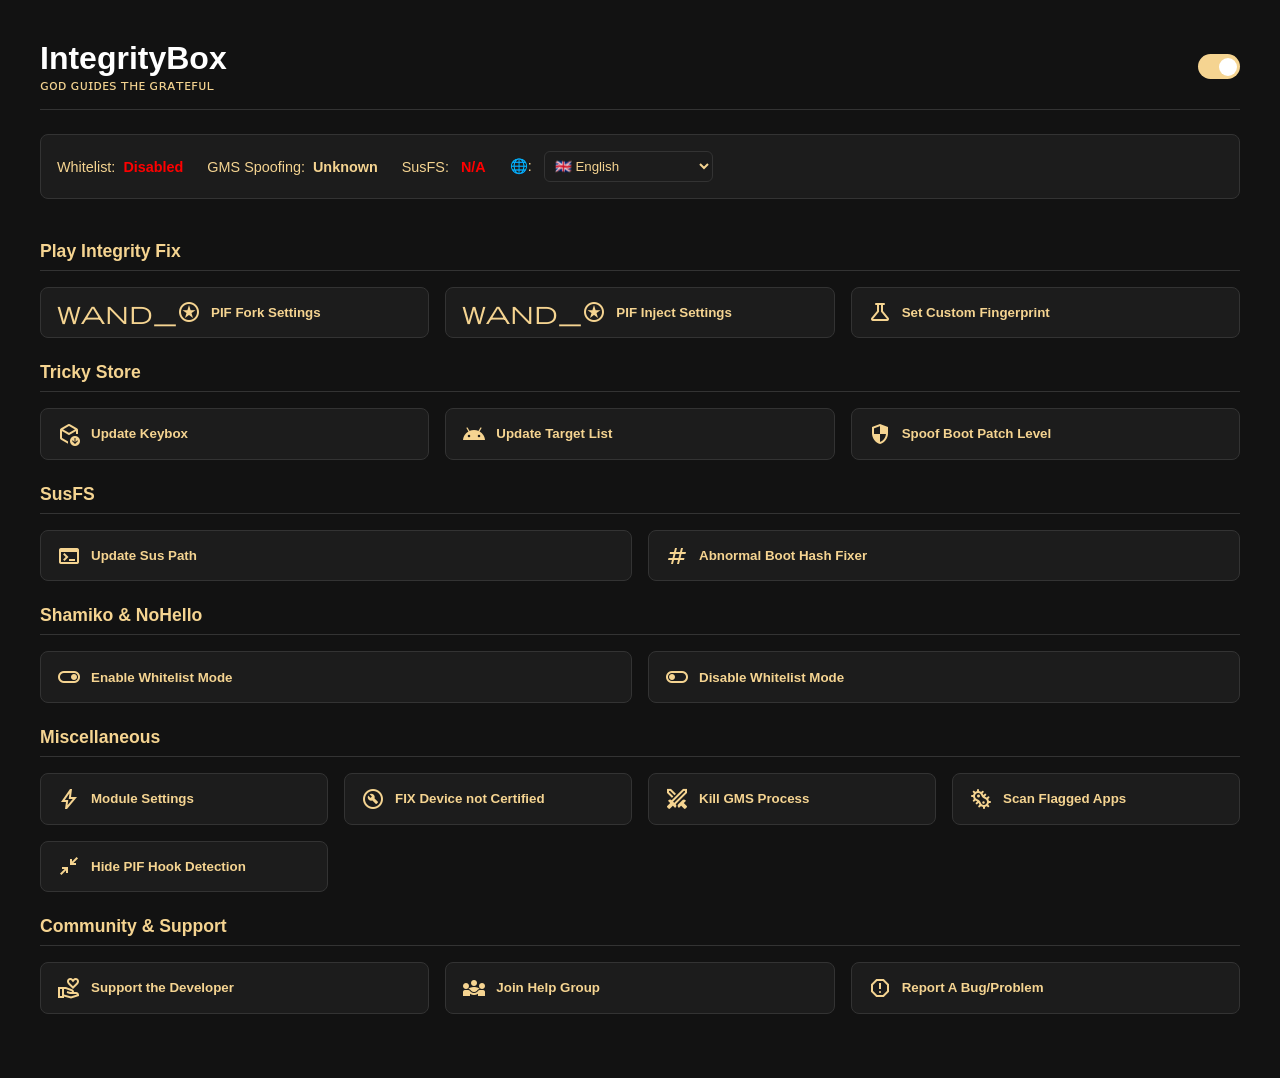
==== webroot/index.html @ aed2c929 "‎" ====
<!DOCTYPE html><html lang="en">
<head>
  <script>
    (function () {
      const theme = localStorage.getItem('theme');
      if (theme === 'light') {
        document.documentElement.classList.add('light');
      }
    })();
  </script>
  <meta charset="UTF-8" />
  <meta name="viewport" content="width=device-width, initial-scale=1.0"/>
  <title>Integrity-Box</title>
  <link rel="stylesheet" href="https://fonts.googleapis.com/css2?family=Material+Symbols+Outlined&display=swap" />
  <link rel="stylesheet" href="style.css" />
</head>
<body>
    </div>
  <div class="container">
    <header class="title-bar">
      <div>
        <div id="module-name" class="title">Integrity-Box</div>
        <div class="subtitle">ɢᴏᴅ ɢᴜɪᴅᴇꜱ ᴛʜᴇ ɢʀᴀᴛᴇꜰᴜʟ</div>
      </div>
      <label class="theme-switch">
        <input type="checkbox" id="theme-toggle" checked />
        <span class="slider"></span>
      </label>
    </header>

    <div class="dashboard">
      <div class="status-item">Whitelist: <span id="status-whitelist" class="status-indicator loading">...</span></div>
      <div class="status-item">GMS Spoofing: <span id="status-gms" class="status-indicator loading">...</span></div>
      <div class="status-item" style="display: flex; align-items: center; gap: 12px;">
        SusFS: <span id="status-susfs" class="status-indicator loading">...</span>
        <span style="margin-left: 12px;">🌐:</span>
        <select id="lang-dropdown">
          <option value="en">🇬🇧 English</option>
          <option value="id">🇮🇩 Indonesian</option>
          <option value="ru">🇷🇺 Русский</option>
          <option value="zh">🇨🇳 中文</option>
          <option value="zh-cn">🇨🇳 简体中文</option>
          <option value="ja">🇯🇵 日本語</option>
          <option value="ar">🇸🇦 العربية</option>
          <option value="bn">🇧🇩 বাংলা</option>
          <option value="de">🇩🇪 Deutsch</option>
          <option value="es">🇪🇸 Español</option>
          <option value="fa">🇮🇷 فارسی</option>
          <option value="tr">🇹🇷 Türkçe</option>
          <option value="fr">🇫🇷 Français</option>
          <option value="sr">🇷🇸 Српски</option>
          <option value="hu">🇭🇺 Magyar</option>
          <option value="it">🇮🇹 Italiano</option>
          <option value="nl">🇳🇱 Nederlands</option>
          <option value="pt-br">🇵🇹 Portuguese (Brazil)</option>
          <option value="sv">🇸🇪 Swedish</option>
          <option value="vn">🇻🇳 Tiếng Việt</option>
          <option value="tn">🇮🇳 தமிழ்</option>
          <option value="ml">🇮🇳 മലയാളം</option>
          <option value="mr">🇮🇳 मराठी</option>
          <option value="hi">🇮🇳 हिंदी</option>
        </select>
      </div>
    </div>

    <main>
      <div class="button-group">
        <h3 class="group-title">Play Integrity Fix</h3>
        <div class="button-grid">
          <button class="btn" data-script="piffork.sh" data-type="piffork"><span class="icon material-symbols-outlined">wand_stars</span>PIF Fork Settings <div class="spinner"></div></button>
          <button class="btn" data-script="spoof.sh"><span class="icon material-symbols-outlined">wand_stars</span>PIF Inject Settings <div class="spinner"></div></button>
          <button class="btn" data-script="pif.sh"><span class="icon material-symbols-outlined">science</span>Set Custom Fingerprint <div class="spinner"></div></button>
        </div>
      </div>

      <div class="button-group">
        <h3 class="group-title">Tricky Store</h3>
        <div class="button-grid">
          <button class="btn" data-script="key.sh"><span class="icon material-symbols-outlined">deployed_code_update</span>Update Keybox <div class="spinner"></div></button>
          <button class="btn" data-script="user.sh" data-type="scanner"><span class="icon material-symbols-outlined">android</span>Update Target List<div class="spinner"></div></button>
          <button class="btn" data-script="patch.sh"><span class="icon material-symbols-outlined">security</span>Spoof Boot Patch Level <div class="spinner"></div></button>
        </div>
      </div>

      <div class="button-group">
        <h3 class="group-title">SusFS</h3>
        <div class="button-grid">
          <button class="btn" data-script="sus.sh"><span class="icon material-symbols-outlined">terminal</span>Update Sus Path <div class="spinner"></div></button>
          <button class="btn" data-script="boot_hash.sh" data-type="hash"><span class="icon material-symbols-outlined">tag</span>Abnormal Boot Hash Fixer<div class="spinner"></div></button>
        </div>
      </div>

      <div class="button-group">
        <h3 class="group-title">Shamiko & NoHello</h3>
        <div class="button-grid">
          <button class="btn" data-script="start.sh" onclick="ksu.exec('[ -d /data/adb/shamiko ] && touch /data/adb/shamiko/whitelist || [ -d /data/adb/nohello ] && touch /data/adb/nohello/whitelist')"><span class="icon material-symbols-outlined">toggle_on</span>Enable Whitelist Mode <div class="spinner"></div></button>
          <button class="btn" data-script="stop.sh" onclick="ksu.exec('rm -rf /data/adb/shamiko/whitelist /data/adb/nohello/whitelist')"><span class="icon material-symbols-outlined">toggle_off</span>Disable Whitelist Mode <div class="spinner"></div></button>
        </div>
      </div>

      <div class="button-group">
        <h3 class="group-title">Miscellaneous</h3>
        <div class="button-grid">
          <button class="btn" data-script="mona" data-type="flags"><span class="icon material-symbols-outlined">bolt</span>Module Settings<div class="spinner"></div></button>
          <button class="btn" data-script="vending.sh" onclick="ksu.exec('su -c pm clear com.android.vending; su -c pm clear com.google.android.gms')"><span class="icon material-symbols-outlined">build_circle</span>FIX Device not Certified <div class="spinner"></div></button>
          <button class="btn" data-script="kill.sh"><span class="icon material-symbols-outlined">swords</span>Kill GMS Process <div class="spinner"></div></button>
          <button class="btn" data-script="app.sh" data-type="scanner"><span class="icon material-symbols-outlined">microbiology</span>Scan Flagged Apps <div class="spinner"></div></button>
          <button class="btn" data-script="resetprop.sh"><span class="icon material-symbols-outlined">hide</span>Hide PIF Hook Detection<div class="spinner"></div></button>
        </div>
      </div>

      <div class="button-group">
        <h3 class="group-title">Community & Support</h3>
        <div class="button-grid">
          <button class="btn" data-script="support"><span class="icon material-symbols-outlined">volunteer_activism</span>Support the Developer <div class="spinner"></div></button>
          <button class="btn" data-script="meowdump.sh"onclick="ksu.exec(`am start -a android.intent.action.VIEW -d https://t.me/MeowDump`)"><span class="icon material-symbols-outlined">diversity_3</span>Join Help Group<div class="spinner"></div></button>
          <button class="btn" data-script="report.sh"onclick="ksu.exec(`am start -a android.intent.action.VIEW -d https://t.me/TempMeow`)"><span class="icon material-symbols-outlined">report</span>Report A Bug/Problem<div class="spinner"></div></button>
        </div>
      </div>
    </main>
  </div>

  <div id="modal-backdrop" class="hidden">
    <div id="modal-content">
      <div id="modal-header">
        <h2 id="modal-title"></h2>
        <button id="modal-close">×</button>
      </div>
      <div id="modal-output"></div>
    </div>
  </div>

  <script src="script.js"></script>
</body>
</html>
---- webroot/style.css ----
:root {
  --bg: #121212;
  --fg: #f5d491;
  --accent: #f5d491;
  --panel-bg: #1c1c1c;
  --btn-hover: #2a2a2a;
  --border-color: #333333;
  --success: #00D430;
  --meowna: #474747;
  --error: #FF0000;
  --loading: #ffb300;
  --highlight: #ffeac0;
}
body {
  margin: 0;
  background: var(--bg);
  color: var(--fg);
  font-family: -apple-system, BlinkMacSystemFont, "Segoe UI", Roboto,
               "Helvetica Neue", Arial, system-ui, sans-serif;
  transition: background 0.15s, color 0.15s;
}
.container {
  max-width: 1200px;
  margin: 1rem auto;
  padding: 1.5rem;
  display: flex;
  flex-direction: column;
  gap: 1.5rem;
}
.title-bar {
  display: flex;
  justify-content: space-between;
  align-items: center;
  padding-bottom: 1rem;
  border-bottom: 1px solid var(--border-color);
}
.title { font-size: 2rem; font-weight: bold; color: #ffffff; }
.subtitle { font-size: 0.9rem; color: var(--accent); }
#lang-dropdown {
  background-color: var(--panel-bg);
  color: var(--fg);
  font-family: inherit;
  padding: 6px;
  border-radius: 6px;
  border: 1px solid var(--border-color);
}
.theme-switch {
  position: relative;
  display: inline-block;
  width: 42px;
  height: 25px;
}
.theme-switch input {
  display: none;
}
.slider {
  position: absolute;
  cursor: pointer;
  background-color: var(--panel-bg);
  border-radius: 34px;
  top: 0;
  left: 0;
  right: 0;
  bottom: 0;
  transition: 0.2s;
}
.slider::before {
  content: "";
  position: absolute;
  height: 18px;
  width: 18px;
  left: 3px;
  bottom: 3px;
  background-color: white;
  border-radius: 50%;
  transition: 0.2s;
}
input:checked + .slider { background-color: var(--accent); }
input:checked + .slider::before { transform: translateX(18px); }
.dashboard {
  display: flex;
  gap: 1.5rem;
  background-color: var(--panel-bg);
  padding: 1rem;
  border-radius: 8px;
  border: 1px solid var(--border-color);
  font-size: 0.9rem;
  flex-wrap: wrap;
}

.light {
  --bg: #fff0f4;
  --fg: #2b2b2b;
  --accent: #ec407a;
  --panel-bg: #fce4ec;
  --btn-hover: #f8bbd0;
  --border-color: #f3c8d7;
  --success: #00D430;
  --meowna: #D4008F;
  --error: #e53935;
  --loading: #fbc02d;
  --highlight: #f8bbd0;
}

.light body {
  background: var(--bg);
  color: var(--fg);
}

.light .title { color: #000; }

.light #lang-dropdown,
.light .btn,
.light .dashboard,
.light #modal-content,
.light #modal-output {
  background-color: var(--panel-bg);
  color: var(--fg);
  border-color: var(--border-color);
}

.light .btn:hover {
  background: var(--btn-hover);
  border-color: var(--accent);
}

.light .btn.loading { color: #aaa; }

.light #modal-title,
.light #modal-close {
  color: #000;
}

.status-item { display: flex; align-items: center; gap: 0.5rem; }
.status-indicator { font-weight: bold; }
.status-indicator.enabled { color: var(--success); }
.status-indicator.disabled { color: var(--error); }
.status-indicator.loading { color: var(--loading); }
.button-group { margin-bottom: 1.5rem; }
.group-title {
  font-size: 1.1rem;
  color: var(--accent);
  margin-bottom: 1rem;
  padding-bottom: 0.5rem;
  border-bottom: 1px solid var(--border-color);
}
.button-grid {
  display: grid;
  grid-template-columns: repeat(auto-fit, minmax(240px, 1fr));
  gap: 1rem;
}
.btn {
  background: var(--panel-bg);
  border: 1px solid var(--border-color);
  color: var(--fg);
  font-family: inherit;
  padding: 0.8rem 1rem;
  border-radius: 8px;
  font-weight: bold;
  cursor: pointer;
  transition: all 0.12s ease;
  text-align: left;
  display: flex;
  align-items: center;
  position: relative;
}
.btn:hover {
  background: var(--btn-hover);
  border-color: var(--accent);
  transform: translateY(-2px);
}
.btn .icon { margin-right: 10px; color: var(--accent); }
.btn.loading { cursor: not-allowed; color: #888; }
.btn.loading .spinner { display: block; }
.spinner {
  display: none;
  width: 18px;
  height: 18px;
  border: 2px solid #555;
  border-top-color: var(--fg);
  border-radius: 50%;
  animation: spin 0.6s linear infinite;
  margin-left: auto;
}

@keyframes spin { to { transform: rotate(360deg); } }
.hidden { display: none !important; }
#modal-backdrop.fullscreen {
  background: rgba(0, 0, 0, 0.95);
  padding-top: 40px;
  box-sizing: border-box;
  z-index: 2000;
}

#modal-backdrop {
  position: fixed;
  inset: 0;
  background: rgba(0, 0, 0, 0.7);
  z-index: 10001;
  display: flex;
  align-items: center;
  justify-content: center;
}

#modal-content.fullscreen {
  width: 100vw;
  height: 100vh;
  max-width: none;
  max-height: none;
  border-radius: 0;
  padding: 1rem;
  background-color: var(--bg);
  display: flex;
  flex-direction: column;
}

#modal-output.fullscreen {
  background-color: var(--panel-bg);
  flex: 1;
  overflow-y: auto;
  font-size: 0.9rem;
  white-space: pre-wrap;
  word-wrap: break-word;
  padding: 1rem;
  border-radius: 8px;
  color: var(--fg);
}
#modal-header {
  display: flex;
  justify-content: space-between;
  align-items: center;
  border-bottom: 1px solid var(--border-color);
  padding-bottom: 1rem;
  margin-bottom: 1rem;
}
#modal-title { margin: 0; font-size: 1.5rem; color: #fff; }
#modal-close {
  background: none;
  border: none;
  color: #fff;
  font-size: 2rem;
  cursor: pointer;
  line-height: 1;
}
#modal-output::-webkit-scrollbar { width: 8px; }
#modal-output::-webkit-scrollbar-track { background: var(--panel-bg); }
#modal-output::-webkit-scrollbar-thumb { background: var(--accent); border-radius: 4px;}

#modal-output input[type="text"] {
  width: 100%;
  font-family: inherit;
  padding: 0.6rem;
  font-size: 0.9rem;
  border-radius: 8px;
  border: 1px solid var(--border-color);
  background-color: var(--panel-bg);
  color: var(--fg);
}

.copy-btn {
  background: var(--accent);
  color: var(--bg);
  border: none;
  padding: 0.6rem 1rem;
  border-radius: 8px;
  font-size: 0.8rem;
  font-weight: bold;
  cursor: pointer;
  transition: background 0.3s ease;
}
.copy-btn:hover {
  background: var(--success);
}

.donate-modal {
  padding: 1rem;
}
.donate-header {
  font-size: 1rem;
  text-align: center;
  margin-bottom: 1.2rem;
  color: var(--fg);
}
.donate-entry {
  display: flex;
  flex-direction: column;
  align-items: center;
  margin-bottom: 1.5rem;
}
.donate-entry span {
  font-size: 0.85rem;
  font-weight: 600;
  color: var(--fg);
  margin-bottom: 0.5rem;
}
.coin {
  width: 170px;
  height: 170px;
  margin: 0 auto 0.6rem auto;
  display: block;
}
.donate-address-row {
  display: flex;
  align-items: center;
  justify-content: space-between;
  background-color: var(--panel-bg);
  padding: 0.7rem 0.9rem;
  border-radius: 10px;
  font-family: inherit;
  font-size: 0.8rem;
  word-break: break-all;
  border: 1px solid var(--border-color);
  margin-bottom: 0.5rem;
}
.donate-address {
  flex-grow: 1;
  margin-right: 0.8rem;
}

@keyframes fadeInWord {
  0% { opacity: 0; transform: translateY(10px); }
  100% { opacity: 1; transform: translateY(0); }
}

.supporter-card {
  display: flex;
  flex-direction: column;
  align-items: center;
  background-color: var(--panel-bg);
  padding: 1rem;
  border-radius: 16px;
  border: 1px solid var(--border-color);
  box-shadow: 0 2px 6px rgba(0,0,0,0.08);
  transition: transform 0.2s ease, box-shadow 0.2s ease;
  opacity: 0;
  animation: supporterFadeIn 0.25s ease forwards;
}

.supporter-card:hover {
  transform: translateY(-2px);
  box-shadow: 0 4px 12px rgba(0,0,0,0.12);
}

.supporter-avatar {
  width: 80px;
  height: 80px;
  border-radius: 50%;
  object-fit: cover;
  border: 3px solid var(--accent);
}

.supporter-info {
  text-align: center;
}

.supporter-name {
  font-weight: 600;
  font-size: 1rem;
  margin-top: 0.3rem;
}

.supporter-donation {
  font-size: 0.85rem;
  color: var(--fg-muted);
}

@keyframes supporterFadeIn {
  0% {
    opacity: 0;
    transform: translateY(15px);
  }
  100% {
    opacity: 1;
    transform: translateY(0);
  }
}
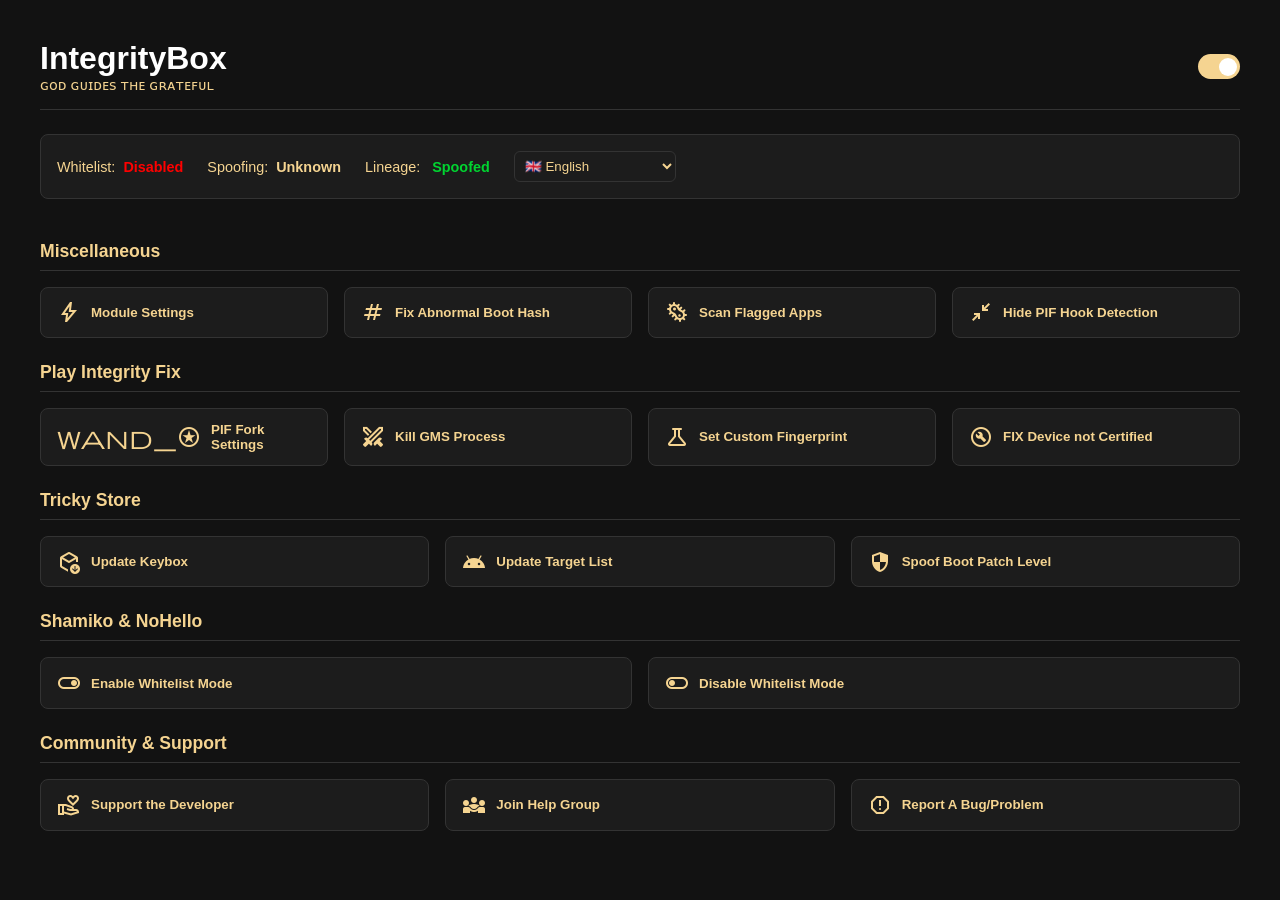
==== commit 4f2c7809: "‎" ====
--- a/webroot/index.html
+++ b/webroot/index.html
@@ -20,7 +20,7 @@
     <header class="title-bar">
       <div>
         <div id="module-name" class="title">Integrity-Box</div>
-        <div class="subtitle">ɢᴏᴅ ɢᴜɪᴅᴇꜱ ᴛʜᴇ ɢʀᴀᴛᴇꜰᴜʟ</div>
+        <div class="subtitle">    ɢᴏᴅ ɢᴜɪᴅᴇꜱ ᴛʜᴇ ɢʀᴀᴛᴇꜰᴜʟ</div>
       </div>
       <label class="theme-switch">
         <input type="checkbox" id="theme-toggle" checked />
@@ -30,16 +30,16 @@
 
     <div class="dashboard">
       <div class="status-item">Whitelist: <span id="status-whitelist" class="status-indicator loading">...</span></div>
-      <div class="status-item">GMS Spoofing: <span id="status-gms" class="status-indicator loading">...</span></div>
+      <div class="status-item">Spoofing: <span id="status-gms" class="status-indicator loading">...</span></div>
       <div class="status-item" style="display: flex; align-items: center; gap: 12px;">
-        SusFS: <span id="status-susfs" class="status-indicator loading">...</span>
-        <span style="margin-left: 12px;">🌐:</span>
+        Lineage: <span id="status-LineageProp" class="status-indicator loading">...</span>
+        <span style="margin-left: 0px;"></span>
         <select id="lang-dropdown">
           <option value="en">🇬🇧 English</option>
-          <option value="id">🇮🇩 Indonesian</option>
+          <option value="id">🇮🇩 Bahasa Indonesia</option>
           <option value="ru">🇷🇺 Русский</option>
-          <option value="zh">🇨🇳 中文</option>
-          <option value="zh-cn">🇨🇳 简体中文</option>
+          <option value="zh-TW">🇹🇼 中文 (繁體)</option>
+          <option value="zh-CH">🇨🇳 中文 (简体)</option>
           <option value="ja">🇯🇵 日本語</option>
           <option value="ar">🇸🇦 العربية</option>
           <option value="bn">🇧🇩 বাংলা</option>
@@ -48,64 +48,63 @@
           <option value="fa">🇮🇷 فارسی</option>
           <option value="tr">🇹🇷 Türkçe</option>
           <option value="fr">🇫🇷 Français</option>
-          <option value="sr">🇷🇸 Српски</option>
           <option value="hu">🇭🇺 Magyar</option>
           <option value="it">🇮🇹 Italiano</option>
-          <option value="nl">🇳🇱 Nederlands</option>
-          <option value="pt-br">🇵🇹 Portuguese (Brazil)</option>
-          <option value="sv">🇸🇪 Swedish</option>
+          <option value="pt-br">🇧🇷 Português (Brasil)</option>
           <option value="vn">🇻🇳 Tiếng Việt</option>
-          <option value="tn">🇮🇳 தமிழ்</option>
-          <option value="ml">🇮🇳 മലയാളം</option>
+          <option value="ta">🇮🇳 தமிழ்</option>
           <option value="mr">🇮🇳 मराठी</option>
           <option value="hi">🇮🇳 हिंदी</option>
+          <option value="gu">🇮🇳 ગુજરાતી</option>
+          <option value="ur">🇵🇰 اُردُو</option>
+          <option value="ro">🇷🇴 Română</option>
+          <option value="pl">🇵🇱 Polski</option>
+          <option value="uk">🇺🇦 українська</option>
+          <option value="he">🇮🇱 עִבְרִית</option>
+          <option value="mk">🇲🇰 македонски</option>
+          <option value="tl">🇵🇭 Tagalog</option>
+          <option value="gr">🇬🇷 Ελληνικά</option>
+          <option value="ko">🇰🇷 한국어</option>
+          <option value="th">🇹🇭 ไทย</option>
         </select>
       </div>
     </div>
 
     <main>
+            <div class="button-group">
+        <h3 class="group-title">Miscellaneous</h3>
+        <div class="button-grid">
+          <button class="btn" data-script="mona" data-type="flags"><span class="icon material-symbols-outlined">bolt</span>Module Settings<div class="spinner"></div></button>
+          <button class="btn" data-script="boot_hash" data-type="hash"><span class="icon material-symbols-outlined">tag</span>Fix Abnormal Boot Hash<div class="spinner"></div></button>
+          <button class="btn" data-script="app.sh" data-type="scanner"><span class="icon material-symbols-outlined">microbiology</span>Scan Flagged Apps <div class="spinner"></div></button>
+          <button class="btn" data-script="resetprop.sh"><span class="icon material-symbols-outlined">hide</span>Hide PIF Hook Detection<div class="spinner"></div></button>
+        </div>
+      </div>
+
       <div class="button-group">
         <h3 class="group-title">Play Integrity Fix</h3>
         <div class="button-grid">
           <button class="btn" data-script="piffork.sh" data-type="piffork"><span class="icon material-symbols-outlined">wand_stars</span>PIF Fork Settings <div class="spinner"></div></button>
-          <button class="btn" data-script="spoof.sh"><span class="icon material-symbols-outlined">wand_stars</span>PIF Inject Settings <div class="spinner"></div></button>
+          <button class="btn" data-script="kill.sh"><span class="icon material-symbols-outlined">swords</span>Kill GMS Process <div class="spinner"></div></button>
           <button class="btn" data-script="pif.sh"><span class="icon material-symbols-outlined">science</span>Set Custom Fingerprint <div class="spinner"></div></button>
+          <button class="btn" data-script="vending" onclick="ksu.exec('su -c pm clear com.android.vending; su -c pm clear com.google.android.gms')"><span class="icon material-symbols-outlined">build_circle</span>FIX Device not Certified <div class="spinner"></div></button>
         </div>
       </div>
 
       <div class="button-group">
         <h3 class="group-title">Tricky Store</h3>
         <div class="button-grid">
-          <button class="btn" data-script="key.sh"><span class="icon material-symbols-outlined">deployed_code_update</span>Update Keybox <div class="spinner"></div></button>
+          <button class="btn" data-script="key.sh" data-type="scanner"><span class="icon material-symbols-outlined">deployed_code_update</span>Update Keybox<div class="spinner"></div></button>
           <button class="btn" data-script="user.sh" data-type="scanner"><span class="icon material-symbols-outlined">android</span>Update Target List<div class="spinner"></div></button>
           <button class="btn" data-script="patch.sh"><span class="icon material-symbols-outlined">security</span>Spoof Boot Patch Level <div class="spinner"></div></button>
         </div>
       </div>
 
       <div class="button-group">
-        <h3 class="group-title">SusFS</h3>
-        <div class="button-grid">
-          <button class="btn" data-script="sus.sh"><span class="icon material-symbols-outlined">terminal</span>Update Sus Path <div class="spinner"></div></button>
-          <button class="btn" data-script="boot_hash.sh" data-type="hash"><span class="icon material-symbols-outlined">tag</span>Abnormal Boot Hash Fixer<div class="spinner"></div></button>
-        </div>
-      </div>
-
-      <div class="button-group">
         <h3 class="group-title">Shamiko & NoHello</h3>
         <div class="button-grid">
-          <button class="btn" data-script="start.sh" onclick="ksu.exec('[ -d /data/adb/shamiko ] && touch /data/adb/shamiko/whitelist || [ -d /data/adb/nohello ] && touch /data/adb/nohello/whitelist')"><span class="icon material-symbols-outlined">toggle_on</span>Enable Whitelist Mode <div class="spinner"></div></button>
-          <button class="btn" data-script="stop.sh" onclick="ksu.exec('rm -rf /data/adb/shamiko/whitelist /data/adb/nohello/whitelist')"><span class="icon material-symbols-outlined">toggle_off</span>Disable Whitelist Mode <div class="spinner"></div></button>
-        </div>
-      </div>
-
-      <div class="button-group">
-        <h3 class="group-title">Miscellaneous</h3>
-        <div class="button-grid">
-          <button class="btn" data-script="mona" data-type="flags"><span class="icon material-symbols-outlined">bolt</span>Module Settings<div class="spinner"></div></button>
-          <button class="btn" data-script="vending.sh" onclick="ksu.exec('su -c pm clear com.android.vending; su -c pm clear com.google.android.gms')"><span class="icon material-symbols-outlined">build_circle</span>FIX Device not Certified <div class="spinner"></div></button>
-          <button class="btn" data-script="kill.sh"><span class="icon material-symbols-outlined">swords</span>Kill GMS Process <div class="spinner"></div></button>
-          <button class="btn" data-script="app.sh" data-type="scanner"><span class="icon material-symbols-outlined">microbiology</span>Scan Flagged Apps <div class="spinner"></div></button>
-          <button class="btn" data-script="resetprop.sh"><span class="icon material-symbols-outlined">hide</span>Hide PIF Hook Detection<div class="spinner"></div></button>
+          <button class="btn" data-script="start" onclick="ksu.exec('[ -d /data/adb/shamiko ] && touch /data/adb/shamiko/whitelist || [ -d /data/adb/nohello ] && touch /data/adb/nohello/whitelist')"><span class="icon material-symbols-outlined">toggle_on</span>Enable Whitelist Mode <div class="spinner"></div></button>
+          <button class="btn" data-script="stop" onclick="ksu.exec('rm -rf /data/adb/shamiko/whitelist /data/adb/nohello/whitelist')"><span class="icon material-symbols-outlined">toggle_off</span>Disable Whitelist Mode <div class="spinner"></div></button>
         </div>
       </div>
 
@@ -113,8 +112,8 @@
         <h3 class="group-title">Community & Support</h3>
         <div class="button-grid">
           <button class="btn" data-script="support"><span class="icon material-symbols-outlined">volunteer_activism</span>Support the Developer <div class="spinner"></div></button>
-          <button class="btn" data-script="meowdump.sh"onclick="ksu.exec(`am start -a android.intent.action.VIEW -d https://t.me/MeowDump`)"><span class="icon material-symbols-outlined">diversity_3</span>Join Help Group<div class="spinner"></div></button>
-          <button class="btn" data-script="report.sh"onclick="ksu.exec(`am start -a android.intent.action.VIEW -d https://t.me/TempMeow`)"><span class="icon material-symbols-outlined">report</span>Report A Bug/Problem<div class="spinner"></div></button>
+          <button class="btn" data-script="meowdump"onclick="ksu.exec(`am start -a android.intent.action.VIEW -d https://t.me/MeowDump`)"><span class="icon material-symbols-outlined">diversity_3</span>Join Help Group<div class="spinner"></div></button>
+          <button class="btn" data-script="report"onclick="ksu.exec(`am start -a android.intent.action.VIEW -d https://t.me/TempMeow`)"><span class="icon material-symbols-outlined">report</span>Report A Bug/Problem<div class="spinner"></div></button>
         </div>
       </div>
     </main>
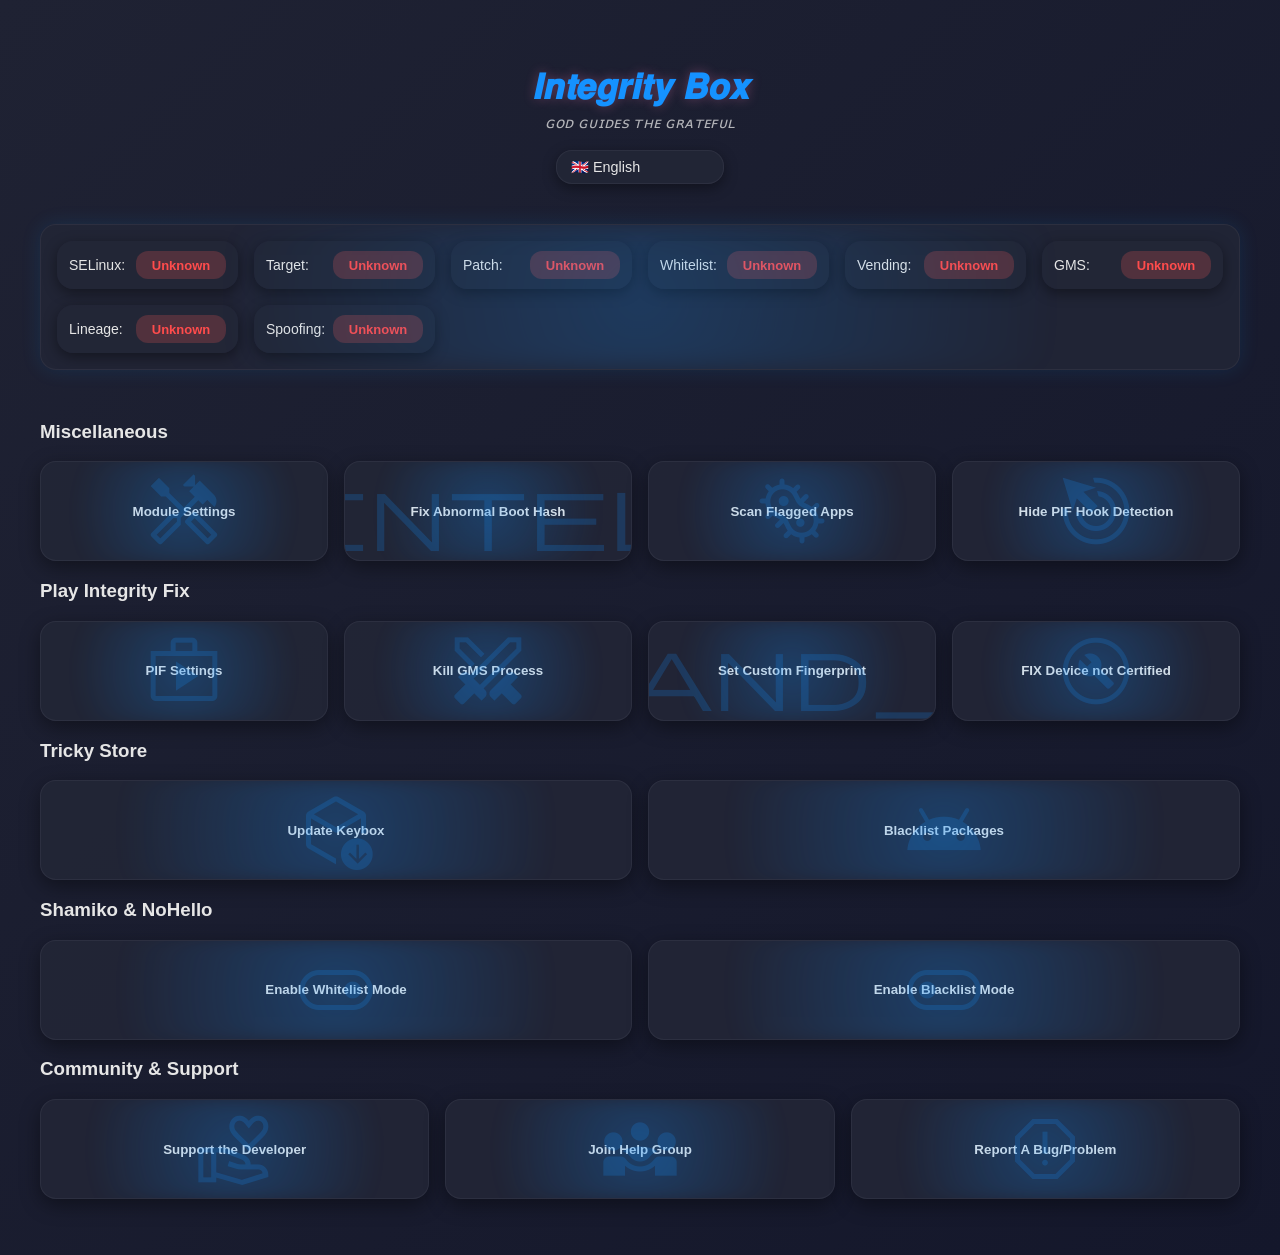
==== commit 89ea64bd: "‎" ====
--- a/webroot/index.html
+++ b/webroot/index.html
@@ -1,102 +1,96 @@
-<!DOCTYPE html><html lang="en">
+<!DOCTYPE html>
+<html lang="en">
 <head>
-  <script>
-    (function () {
-      const theme = localStorage.getItem('theme');
-      if (theme === 'light') {
-        document.documentElement.classList.add('light');
-      }
-    })();
-  </script>
   <meta charset="UTF-8" />
   <meta name="viewport" content="width=device-width, initial-scale=1.0"/>
   <title>Integrity-Box</title>
   <link rel="stylesheet" href="https://fonts.googleapis.com/css2?family=Material+Symbols+Outlined&display=swap" />
   <link rel="stylesheet" href="style.css" />
+<style>
+</style>
 </head>
 <body>
-    </div>
   <div class="container">
     <header class="title-bar">
-      <div>
-        <div id="module-name" class="title">Integrity-Box</div>
-        <div class="subtitle">    ɢᴏᴅ ɢᴜɪᴅᴇꜱ ᴛʜᴇ ɢʀᴀᴛᴇꜰᴜʟ</div>
-      </div>
-      <label class="theme-switch">
-        <input type="checkbox" id="theme-toggle" checked />
-        <span class="slider"></span>
-      </label>
+      <div id="module-name" class="title">𝙄𝙣𝙩𝙚𝙜𝙧𝙞𝙩𝙮 𝘽𝙤𝙭</div>
+      <div class="subtitle">ɢᴏᴅ ɢᴜɪᴅᴇꜱ ᴛʜᴇ ɢʀᴀᴛᴇꜰᴜʟ</div>
+      <select id="lang-dropdown">
+        <option value="en">🇬🇧 English</option>
+        <option value="id">🇮🇩 Bahasa Indonesia</option>
+<!--        <option value="ru">🇷🇺 Русский</option> -->
+        <option value="zh-TW">🇹🇼 中文 (繁體)</option>
+        <option value="zh-CH">🇨🇳 中文 (简体)</option>
+        <option value="ja">🇯🇵 日本語</option>
+        <option value="ar">🇸🇦 العربية</option>
+        <option value="bn">🇧🇩 বাংলা</option>
+        <option value="de">🇩🇪 Deutsch</option>
+        <option value="es">🇪🇸 Español</option>
+        <option value="fa">🇮🇷 فارسی</option>
+        <option value="tr">🇹🇷 Türkçe</option>
+        <option value="fr">🇫🇷 Français</option>
+        <option value="hu">🇭🇺 Magyar</option>
+        <option value="it">🇮🇹 Italiano</option>
+        <option value="pt-br">🇧🇷 Português (Brasil)</option>
+        <option value="vn">🇻🇳 Tiếng Việt</option>
+        <option value="ta">🇮🇳 தமிழ்</option>
+        <option value="mr">🇮🇳 मराठी</option>
+        <option value="hi">🇮🇳 हिंदी</option>
+        <option value="gu">🇮🇳 ગુજરાતી</option>
+        <option value="ur">🇵🇰 اُردُو</option>
+        <option value="ro">🇷🇴 Română</option>
+        <option value="pl">🇵🇱 Polski</option>
+<!--        <option value="uk">🇺🇦 українська</option> -->
+        <option value="he">🇮🇱 עִבְרִית</option>
+        <option value="mk">🇲🇰 македонски</option>
+        <option value="tl">🇵🇭 Tagalog</option>
+        <option value="gr">🇬🇷 Ελληνικά</option>
+        <option value="ko">🇰🇷 한국어</option>
+        <option value="th">🇹🇭 ไทย</option>
+      </select>
     </header>
 
+    <!-- Dashboard -->
     <div class="dashboard">
+      <div class="status-item">SELinux: <span id="status-selinux" class="status-indicator loading">...</span></div>
+      <div class="status-item">Target: <span id="status-target" class="status-indicator loading">...</span></div>
+<!--      <div class="status-item">Android: <span id="status-android" class="status-indicator loading">...</span></div> -->
+      <div class="status-item">Patch: <span id="status-patch" class="status-indicator loading">...</span></div>
       <div class="status-item">Whitelist: <span id="status-whitelist" class="status-indicator loading">...</span></div>
+      <div class="status-item">Vending: <span id="status-playstore" class="status-indicator loading">...</span></div>
+      <div class="status-item">GMS: <span id="status-playservices" class="status-indicator loading">...</span></div>
+      <div class="status-item">Lineage: <span id="status-LineageProp" class="status-indicator loading">...</span></div>
       <div class="status-item">Spoofing: <span id="status-gms" class="status-indicator loading">...</span></div>
-      <div class="status-item" style="display: flex; align-items: center; gap: 12px;">
-        Lineage: <span id="status-LineageProp" class="status-indicator loading">...</span>
-        <span style="margin-left: 0px;"></span>
-        <select id="lang-dropdown">
-          <option value="en">🇬🇧 English</option>
-          <option value="id">🇮🇩 Bahasa Indonesia</option>
-          <option value="ru">🇷🇺 Русский</option>
-          <option value="zh-TW">🇹🇼 中文 (繁體)</option>
-          <option value="zh-CH">🇨🇳 中文 (简体)</option>
-          <option value="ja">🇯🇵 日本語</option>
-          <option value="ar">🇸🇦 العربية</option>
-          <option value="bn">🇧🇩 বাংলা</option>
-          <option value="de">🇩🇪 Deutsch</option>
-          <option value="es">🇪🇸 Español</option>
-          <option value="fa">🇮🇷 فارسی</option>
-          <option value="tr">🇹🇷 Türkçe</option>
-          <option value="fr">🇫🇷 Français</option>
-          <option value="hu">🇭🇺 Magyar</option>
-          <option value="it">🇮🇹 Italiano</option>
-          <option value="pt-br">🇧🇷 Português (Brasil)</option>
-          <option value="vn">🇻🇳 Tiếng Việt</option>
-          <option value="ta">🇮🇳 தமிழ்</option>
-          <option value="mr">🇮🇳 मराठी</option>
-          <option value="hi">🇮🇳 हिंदी</option>
-          <option value="gu">🇮🇳 ગુજરાતી</option>
-          <option value="ur">🇵🇰 اُردُو</option>
-          <option value="ro">🇷🇴 Română</option>
-          <option value="pl">🇵🇱 Polski</option>
-          <option value="uk">🇺🇦 українська</option>
-          <option value="he">🇮🇱 עִבְרִית</option>
-          <option value="mk">🇲🇰 македонски</option>
-          <option value="tl">🇵🇭 Tagalog</option>
-          <option value="gr">🇬🇷 Ελληνικά</option>
-          <option value="ko">🇰🇷 한국어</option>
-          <option value="th">🇹🇭 ไทย</option>
-        </select>
-      </div>
     </div>
 
+    <!-- Buttons -->
     <main>
             <div class="button-group">
         <h3 class="group-title">Miscellaneous</h3>
         <div class="button-grid">
-          <button class="btn" data-script="mona" data-type="flags"><span class="icon material-symbols-outlined">bolt</span>Module Settings<div class="spinner"></div></button>
-          <button class="btn" data-script="boot_hash" data-type="hash"><span class="icon material-symbols-outlined">tag</span>Fix Abnormal Boot Hash<div class="spinner"></div></button>
+          <button class="btn" data-script="mona" data-type="flags"><span class="icon material-symbols-outlined">handyman</span>Module Settings<div class="spinner"></div></button>
+          <button class="btn" data-script="boot_hash" data-type="hash"><span class="icon material-symbols-outlined">threat_intelligence</span>Fix Abnormal Boot Hash<div class="spinner"></div></button>
           <button class="btn" data-script="app.sh" data-type="scanner"><span class="icon material-symbols-outlined">microbiology</span>Scan Flagged Apps <div class="spinner"></div></button>
-          <button class="btn" data-script="resetprop.sh"><span class="icon material-symbols-outlined">hide</span>Hide PIF Hook Detection<div class="spinner"></div></button>
+          <button class="btn" data-script="resetprop.sh" onclick="ksu.exec(`su -c 'for p in $(getprop | grep -E pphooks\|gphooks\|pihook\|pixelprops\|gms\|pi | sed -E s/^\\[\\(.*\\)\\]:.*/\\1/); do resetprop -p -d $p; done; pm list packages | grep -q com.reveny.nativecheck && am force-stop com.reveny.nativecheck'`)"><span class='icon material-symbols-outlined'>drag_click</span>Hide PIF Hook Detection<div class='spinner'></div></button>
         </div>
       </div>
 
       <div class="button-group">
         <h3 class="group-title">Play Integrity Fix</h3>
         <div class="button-grid">
-          <button class="btn" data-script="piffork.sh" data-type="piffork"><span class="icon material-symbols-outlined">wand_stars</span>PIF Fork Settings <div class="spinner"></div></button>
-          <button class="btn" data-script="kill.sh"><span class="icon material-symbols-outlined">swords</span>Kill GMS Process <div class="spinner"></div></button>
-          <button class="btn" data-script="pif.sh"><span class="icon material-symbols-outlined">science</span>Set Custom Fingerprint <div class="spinner"></div></button>
-          <button class="btn" data-script="vending" onclick="ksu.exec('su -c pm clear com.android.vending; su -c pm clear com.google.android.gms')"><span class="icon material-symbols-outlined">build_circle</span>FIX Device not Certified <div class="spinner"></div></button>
+          <button class="btn" data-script="piffork.sh" data-type="piffork"><span class="icon material-symbols-outlined">shop</span>PIF Settings <div class="spinner"></div></button>
+          <button class="btn" data-script="kill.sh"onclick="ksu.exec(`sh -c 'am force-stop com.google.android.gms.unstable 2>/dev/null || true; am force-stop com.android.vending' 2>/dev/null || true`)"><span class="icon material-symbols-outlined">swords</span>Kill GMS Process<div class="spinner"></div></button>
+          <button class="btn" data-script="pif.sh" data-type="pif"><span class="icon material-symbols-outlined">wand_stars</span>Set Custom Fingerprint <div class="spinner"></div></button>
+          <button class="btn" data-script="vending" data-type="vending"><span class="icon material-symbols-outlined">build_circle</span>FIX Device not Certified <div class="spinner"></div></button>
+<!--          <button class="btn" data-script="checker" data-type="checker"><span class="icon material-symbols-outlined">wand_stars</span>Check Keybox Validity<div class="spinner"></div></button> -->
         </div>
       </div>
 
       <div class="button-group">
         <h3 class="group-title">Tricky Store</h3>
         <div class="button-grid">
-          <button class="btn" data-script="key.sh" data-type="scanner"><span class="icon material-symbols-outlined">deployed_code_update</span>Update Keybox<div class="spinner"></div></button>
-          <button class="btn" data-script="user.sh" data-type="scanner"><span class="icon material-symbols-outlined">android</span>Update Target List<div class="spinner"></div></button>
-          <button class="btn" data-script="patch.sh"><span class="icon material-symbols-outlined">security</span>Spoof Boot Patch Level <div class="spinner"></div></button>
+          <button class="btn" data-script="key.sh" data-type="keybox"><span class="icon material-symbols-outlined">deployed_code_update</span>Update Keybox<div class="spinner"></div></button>
+          <button class="btn" data-script="user.sh" data-type="user"><span class="icon material-symbols-outlined">android</span>Blacklist Packages <div class="spinner"></div></button>
+<!--          <button class="btn" data-script="patch.sh"><span class="icon material-symbols-outlined">security</span>Spoof Security Patch <div class="spinner"></div></button> -->
         </div>
       </div>
 
@@ -104,14 +98,14 @@
         <h3 class="group-title">Shamiko & NoHello</h3>
         <div class="button-grid">
           <button class="btn" data-script="start" onclick="ksu.exec('[ -d /data/adb/shamiko ] && touch /data/adb/shamiko/whitelist || [ -d /data/adb/nohello ] && touch /data/adb/nohello/whitelist')"><span class="icon material-symbols-outlined">toggle_on</span>Enable Whitelist Mode <div class="spinner"></div></button>
-          <button class="btn" data-script="stop" onclick="ksu.exec('rm -rf /data/adb/shamiko/whitelist /data/adb/nohello/whitelist')"><span class="icon material-symbols-outlined">toggle_off</span>Disable Whitelist Mode <div class="spinner"></div></button>
+          <button class="btn" data-script="stop" onclick="ksu.exec('rm -rf /data/adb/shamiko/whitelist /data/adb/nohello/whitelist')"><span class="icon material-symbols-outlined">toggle_off</span>Enable Blacklist Mode <div class="spinner"></div></button>
         </div>
       </div>
 
       <div class="button-group">
         <h3 class="group-title">Community & Support</h3>
         <div class="button-grid">
-          <button class="btn" data-script="support"><span class="icon material-symbols-outlined">volunteer_activism</span>Support the Developer <div class="spinner"></div></button>
+          <button class="btn" data-script="support" data-type="support"><span class="icon material-symbols-outlined">volunteer_activism</span>Support the Developer <div class="spinner"></div></button>
           <button class="btn" data-script="meowdump"onclick="ksu.exec(`am start -a android.intent.action.VIEW -d https://t.me/MeowDump`)"><span class="icon material-symbols-outlined">diversity_3</span>Join Help Group<div class="spinner"></div></button>
           <button class="btn" data-script="report"onclick="ksu.exec(`am start -a android.intent.action.VIEW -d https://t.me/TempMeow`)"><span class="icon material-symbols-outlined">report</span>Report A Bug/Problem<div class="spinner"></div></button>
         </div>
@@ -129,6 +123,7 @@
     </div>
   </div>
 
+  <script src="lang.js"></script>
   <script src="script.js"></script>
 </body>
-</html>+</html>
--- a/webroot/style.css
+++ b/webroot/style.css
@@ -1,177 +1,221 @@
+/* Root Variables */
 :root {
-  --bg: #121212;
-  --fg: #f5d491;
-  --accent: #f5d491;
-  --panel-bg: #1c1c1c;
-  --btn-hover: #2a2a2a;
-  --border-color: #333333;
-  --success: #00D430;
-  --meowna: #474747;
-  --error: #FF0000;
-  --loading: #ffb300;
-  --highlight: #ffeac0;
-}
+  --bg: #1f2233;
+  --fg: #e6e6e6;
+  --accent: #1592FF;
+  --panel-bg: #232637D9;
+  --btn-hover: #2d3240F2;
+  --border-color: #ffffff14;
+  --card-bg: #232637E6;
+  --card-border: #ffffff0D;
+  --shadow-color: #00000066;
+  --transition-speed: 0.3s;
+  --border-radius: 16px;
+  --glow-color: #1592FF;
+  --status-width: 90px;
+  --status-height: 28px;
+  --mona: #001A31;
+}
+
+/* Body & Layout */
 body {
   margin: 0;
-  background: var(--bg);
-  color: var(--fg);
-  font-family: -apple-system, BlinkMacSystemFont, "Segoe UI", Roboto,
-               "Helvetica Neue", Arial, system-ui, sans-serif;
-  transition: background 0.15s, color 0.15s;
-}
+  padding: 2rem 0;
+  background: linear-gradient(135deg, #1f2233, #14172b);
+  color: var(--fg);
+  font-family: -apple-system, BlinkMacSystemFont, "Segoe UI", Roboto, sans-serif;
+  overflow-x: hidden;
+  scroll-behavior: smooth;
+}
+
 .container {
   max-width: 1200px;
-  margin: 1rem auto;
+  margin: 0 auto;
   padding: 1.5rem;
   display: flex;
   flex-direction: column;
-  gap: 1.5rem;
-}
-.title-bar {
-  display: flex;
-  justify-content: space-between;
-  align-items: center;
-  padding-bottom: 1rem;
-  border-bottom: 1px solid var(--border-color);
-}
-.title { font-size: 2rem; font-weight: bold; color: #ffffff; }
-.subtitle { font-size: 0.9rem; color: var(--accent); }
-#lang-dropdown {
-  background-color: var(--panel-bg);
-  color: var(--fg);
-  font-family: inherit;
-  padding: 6px;
-  border-radius: 6px;
-  border: 1px solid var(--border-color);
-}
-.theme-switch {
+  gap: 2rem;
+}
+
+/* Dashboard Grid */
+.dashboard {
+  display: grid;
+  grid-template-columns: repeat(auto-fit, minmax(160px, 1fr));
+  gap: 16px;
+  padding: 16px;
+  border-radius: var(--border-radius);
+  background: var(--panel-bg);
+  border: 1px solid var(--card-border);
+  box-shadow: 0 0 20px rgba(0,153,255,0.12);
   position: relative;
-  display: inline-block;
-  width: 42px;
-  height: 25px;
-}
-.theme-switch input {
-  display: none;
-}
-.slider {
-  position: absolute;
-  cursor: pointer;
-  background-color: var(--panel-bg);
-  border-radius: 34px;
-  top: 0;
-  left: 0;
-  right: 0;
-  bottom: 0;
-  transition: 0.2s;
-}
-.slider::before {
+  overflow: hidden;
+  transition: transform 0.4s ease, box-shadow 0.4s ease;
+}
+
+.dashboard::after {
   content: "";
   position: absolute;
-  height: 18px;
-  width: 18px;
-  left: 3px;
-  bottom: 3px;
-  background-color: white;
-  border-radius: 50%;
-  transition: 0.2s;
-}
-input:checked + .slider { background-color: var(--accent); }
-input:checked + .slider::before { transform: translateX(18px); }
-.dashboard {
-  display: flex;
-  gap: 1.5rem;
-  background-color: var(--panel-bg);
-  padding: 1rem;
-  border-radius: 8px;
-  border: 1px solid var(--border-color);
-  font-size: 0.9rem;
-  flex-wrap: wrap;
-}
-
-.light {
-  --bg: #fff0f4;
-  --fg: #2b2b2b;
-  --accent: #ec407a;
-  --panel-bg: #fce4ec;
-  --btn-hover: #f8bbd0;
-  --border-color: #f3c8d7;
-  --success: #00D430;
-  --meowna: #D4008F;
-  --error: #e53935;
-  --loading: #fbc02d;
-  --highlight: #f8bbd0;
-}
-
-.light body {
-  background: var(--bg);
-  color: var(--fg);
-}
-
-.light .title { color: #000; }
-
-.light #lang-dropdown,
-.light .btn,
-.light .dashboard,
-.light #modal-content,
-.light #modal-output {
-  background-color: var(--panel-bg);
-  color: var(--fg);
-  border-color: var(--border-color);
-}
-
-.light .btn:hover {
-  background: var(--btn-hover);
-  border-color: var(--accent);
-}
-
-.light .btn.loading { color: #aaa; }
-
-.light #modal-title,
-.light #modal-close {
-  color: #000;
-}
-
-.status-item { display: flex; align-items: center; gap: 0.5rem; }
-.status-indicator { font-weight: bold; }
-.status-indicator.enabled { color: var(--success); }
-.status-indicator.disabled { color: var(--error); }
-.status-indicator.loading { color: var(--loading); }
-.button-group { margin-bottom: 1.5rem; }
-.group-title {
-  font-size: 1.1rem;
-  color: var(--accent);
-  margin-bottom: 1rem;
-  padding-bottom: 0.5rem;
-  border-bottom: 1px solid var(--border-color);
-}
+  inset: 0;
+  background: radial-gradient(circle, var(--glow-color) 0%, transparent 70%);
+  opacity: 0.2;
+  pointer-events: none;
+  filter: blur(12px);
+  animation: dashboardGlow 12s ease-in-out infinite;
+  z-index: 0;
+}
+
+@keyframes dashboardGlow {
+  0%,100% { opacity:0.2; }
+  50% { opacity:0.35; }
+}
+
+/* Status Indicators */
+.status-item {
+  display: flex;
+  justify-content: space-between;
+  align-items: center;
+  padding: 10px 12px;
+  border-radius: var(--border-radius);
+  background: var(--card-bg);
+  box-shadow: 0 4px 14px var(--shadow-color);
+  font-size: 14px;
+  color: var(--fg);
+  transition: transform var(--transition-speed), box-shadow var(--transition-speed), background var(--transition-speed);
+}
+
+.status-item:hover {
+  transform: translateY(-2px);
+  box-shadow: 0 6px 20px var(--shadow-color);
+}
+
+.status-indicator {
+  font-weight: 600;
+  border-radius: 12px;
+  width: var(--status-width);
+  height: var(--status-height);
+  display: flex;
+  justify-content: center;
+  align-items: center;
+  font-size: 13px;
+  text-align: center;
+  color: var(--fg);
+  background: rgba(93,173,226,0.15);
+}
+
+.status-indicator.enabled { background: rgba(0,153,255,0.2); color: var(--accent); }
+.status-indicator.disabled { background: rgba(220,80,80,0.25); color: #FF4C4C; }
+.status-indicator.neutral { background: rgba(120,120,120,0.25); color: #0ED000; }
+
+/* Buttons */
 .button-grid {
   display: grid;
-  grid-template-columns: repeat(auto-fit, minmax(240px, 1fr));
-  gap: 1rem;
-}
+  grid-template-columns: repeat(auto-fit, minmax(160px, 1fr));
+  gap: 16px;
+}
+
 .btn {
-  background: var(--panel-bg);
-  border: 1px solid var(--border-color);
-  color: var(--fg);
-  font-family: inherit;
-  padding: 0.8rem 1rem;
-  border-radius: 8px;
-  font-weight: bold;
+  position: relative;
+  width: 100%;
+  height: 100px;
+  background: var(--card-bg);
+  border: 1px solid var(--card-border);
+  border-radius: var(--border-radius);
+  font-weight: 600;
+  color: var(--fg);
+  overflow: hidden;
+  display: flex;
+  align-items: center;
+  justify-content: center;
+  text-align: center;
+  box-shadow: 0 6px 20px var(--shadow-color);
   cursor: pointer;
-  transition: all 0.12s ease;
-  text-align: left;
-  display: flex;
-  align-items: center;
-  position: relative;
-}
+  transition: transform var(--transition-speed), box-shadow var(--transition-speed), background var(--transition-speed);
+}
+
 .btn:hover {
   background: var(--btn-hover);
-  border-color: var(--accent);
-  transform: translateY(-2px);
-}
-.btn .icon { margin-right: 10px; color: var(--accent); }
-.btn.loading { cursor: not-allowed; color: #888; }
-.btn.loading .spinner { display: block; }
+  transform: translateY(-3px) scale(1.03);
+  box-shadow: 0 10px 28px var(--shadow-color);
+}
+
+.btn:active {
+  transform: scale(0.95);
+  opacity: 0.85;
+}
+
+.btn::before {
+  content: '';
+  position: absolute;
+  inset: 0;
+  border-radius: inherit;
+  background: radial-gradient(circle at 50% 50%, var(--glow-color) 0%, transparent 70%);
+  filter: blur(8px);
+  opacity: 0.25;
+  transform: scale(1.05);
+  animation: softPulse 6s ease-in-out infinite;
+  pointer-events: none;
+  z-index: 0;
+}
+
+@keyframes softPulse {
+  0%,100% { opacity:0.25; transform:scale(1.05); }
+  50% { opacity:0.35; transform:scale(1.1); }
+}
+
+.btn .icon {
+  position: absolute;
+  inset: 0;
+  font-size: 5rem;
+  color: var(--accent);
+  opacity: 0.2;
+  pointer-events: none;
+  display: flex;
+  justify-content: center;
+  align-items: center;
+  transition: opacity 0.3s ease, transform 0.3s ease;
+}
+
+.btn:hover .icon {
+  opacity: 0.25;
+  transform: scale(1.05);
+}
+
+.btn span:not(.icon) {
+  position: relative;
+  z-index: 2;
+}
+
+/* Modal Styles */
+#modal-content.fullscreen {
+  width: 100vw;
+  height: 100vh;
+  border-radius: 0;
+  padding: 1rem;
+  display: flex;
+  flex-direction: column;
+  background: var(--bg);
+}
+
+#modal-output.fullscreen {
+  background: var(--panel-bg);
+  flex: 1;
+  overflow-y: auto;
+  font-size: 0.9rem;
+  white-space: pre-wrap;
+  padding: 1rem;
+  border-radius: var(--border-radius);
+  color: var(--fg);
+}
+
+#modal-output::-webkit-scrollbar {
+  width: 8px;
+}
+#modal-output::-webkit-scrollbar-track { background: var(--panel-bg); }
+#modal-output::-webkit-scrollbar-thumb { background: var(--accent); border-radius: 4px; }
+
+/* Utility Styles */
+.hidden { display:none!important; }
+
 .spinner {
   display: none;
   width: 18px;
@@ -184,193 +228,86 @@
 }
 
 @keyframes spin { to { transform: rotate(360deg); } }
-.hidden { display: none !important; }
-#modal-backdrop.fullscreen {
-  background: rgba(0, 0, 0, 0.95);
-  padding-top: 40px;
-  box-sizing: border-box;
-  z-index: 2000;
-}
-
-#modal-backdrop {
-  position: fixed;
-  inset: 0;
-  background: rgba(0, 0, 0, 0.7);
-  z-index: 10001;
-  display: flex;
+
+/* Responsive Design */
+@media(max-width:600px){
+  .btn { height:80px; }
+  .btn .icon { font-size:4rem; }
+  .dashboard { grid-template-columns: repeat(auto-fit, minmax(140px,1fr)); }
+}
+
+/* Title & Subtitle */
+.title-bar {
+  display: flex;
+  flex-direction: column;
   align-items: center;
   justify-content: center;
-}
-
-#modal-content.fullscreen {
-  width: 100vw;
-  height: 100vh;
-  max-width: none;
-  max-height: none;
-  border-radius: 0;
-  padding: 1rem;
-  background-color: var(--bg);
-  display: flex;
-  flex-direction: column;
-}
-
-#modal-output.fullscreen {
-  background-color: var(--panel-bg);
-  flex: 1;
-  overflow-y: auto;
+  text-align: center;
+  gap: 6px;
+  padding-top: 10px;
+  margin-bottom: 0.5rem;
+  position: relative;
+}
+
+.title {
+  font-size: 2.3rem;
+  font-weight: 700;
+  color: var(--accent);
+  letter-spacing: 0.5px;
+  text-shadow: 0 0 12px rgba(255, 126, 185, 0.3);
+  animation: fadeInDown 0.8s ease;
+}
+
+.subtitle {
+  font-size: 0.95rem;
+  opacity: 0.75;
+  font-style: italic;
+  letter-spacing: 0.3px;
+  color: var(--fg);
+  animation: fadeInUp 1.2s ease;
+}
+
+/* Language Dropdown */
+#lang-dropdown {
+  appearance: none;
+  background: var(--card-bg);
+  border: 1px solid var(--card-border);
+  color: var(--fg);
+  border-radius: var(--border-radius);
+  padding: 8px 14px;
   font-size: 0.9rem;
-  white-space: pre-wrap;
-  word-wrap: break-word;
-  padding: 1rem;
-  border-radius: 8px;
-  color: var(--fg);
-}
-#modal-header {
-  display: flex;
-  justify-content: space-between;
-  align-items: center;
-  border-bottom: 1px solid var(--border-color);
-  padding-bottom: 1rem;
-  margin-bottom: 1rem;
-}
-#modal-title { margin: 0; font-size: 1.5rem; color: #fff; }
-#modal-close {
-  background: none;
-  border: none;
-  color: #fff;
-  font-size: 2rem;
+  margin-top: 12px;
+  box-shadow: 0 4px 14px var(--shadow-color);
   cursor: pointer;
-  line-height: 1;
-}
-#modal-output::-webkit-scrollbar { width: 8px; }
-#modal-output::-webkit-scrollbar-track { background: var(--panel-bg); }
-#modal-output::-webkit-scrollbar-thumb { background: var(--accent); border-radius: 4px;}
-
-#modal-output input[type="text"] {
-  width: 100%;
-  font-family: inherit;
-  padding: 0.6rem;
-  font-size: 0.9rem;
-  border-radius: 8px;
-  border: 1px solid var(--border-color);
-  background-color: var(--panel-bg);
-  color: var(--fg);
-}
-
-.copy-btn {
-  background: var(--accent);
-  color: var(--bg);
-  border: none;
-  padding: 0.6rem 1rem;
-  border-radius: 8px;
-  font-size: 0.8rem;
-  font-weight: bold;
-  cursor: pointer;
-  transition: background 0.3s ease;
-}
-.copy-btn:hover {
-  background: var(--success);
-}
-
-.donate-modal {
-  padding: 1rem;
-}
-.donate-header {
-  font-size: 1rem;
-  text-align: center;
-  margin-bottom: 1.2rem;
-  color: var(--fg);
-}
-.donate-entry {
-  display: flex;
-  flex-direction: column;
-  align-items: center;
-  margin-bottom: 1.5rem;
-}
-.donate-entry span {
-  font-size: 0.85rem;
-  font-weight: 600;
-  color: var(--fg);
-  margin-bottom: 0.5rem;
-}
-.coin {
-  width: 170px;
-  height: 170px;
-  margin: 0 auto 0.6rem auto;
-  display: block;
-}
-.donate-address-row {
-  display: flex;
-  align-items: center;
-  justify-content: space-between;
-  background-color: var(--panel-bg);
-  padding: 0.7rem 0.9rem;
-  border-radius: 10px;
-  font-family: inherit;
-  font-size: 0.8rem;
-  word-break: break-all;
-  border: 1px solid var(--border-color);
-  margin-bottom: 0.5rem;
-}
-.donate-address {
-  flex-grow: 1;
-  margin-right: 0.8rem;
-}
-
-@keyframes fadeInWord {
-  0% { opacity: 0; transform: translateY(10px); }
-  100% { opacity: 1; transform: translateY(0); }
-}
-
-.supporter-card {
-  display: flex;
-  flex-direction: column;
-  align-items: center;
-  background-color: var(--panel-bg);
-  padding: 1rem;
-  border-radius: 16px;
-  border: 1px solid var(--border-color);
-  box-shadow: 0 2px 6px rgba(0,0,0,0.08);
-  transition: transform 0.2s ease, box-shadow 0.2s ease;
-  opacity: 0;
-  animation: supporterFadeIn 0.25s ease forwards;
-}
-
-.supporter-card:hover {
+  backdrop-filter: blur(var(--glass-blur));
+  transition: background var(--transition-speed), transform 0.3s ease;
+}
+
+#lang-dropdown:hover {
+  background: var(--btn-hover);
   transform: translateY(-2px);
-  box-shadow: 0 4px 12px rgba(0,0,0,0.12);
-}
-
-.supporter-avatar {
-  width: 80px;
-  height: 80px;
-  border-radius: 50%;
-  object-fit: cover;
-  border: 3px solid var(--accent);
-}
-
-.supporter-info {
-  text-align: center;
-}
-
-.supporter-name {
-  font-weight: 600;
-  font-size: 1rem;
-  margin-top: 0.3rem;
-}
-
-.supporter-donation {
-  font-size: 0.85rem;
-  color: var(--fg-muted);
-}
-
-@keyframes supporterFadeIn {
-  0% {
-    opacity: 0;
-    transform: translateY(15px);
-  }
-  100% {
-    opacity: 1;
-    transform: translateY(0);
-  }
+}
+
+#lang-dropdown:focus {
+  outline: none;
+  border-color: var(--accent);
+  box-shadow: 0 0 10px rgba(255, 126, 185, 0.25);
+}
+
+/* Subtle animations */
+@keyframes fadeInDown {
+  from { opacity: 0; transform: translateY(-10px); }
+  to { opacity: 1; transform: translateY(0); }
+}
+
+@keyframes fadeInUp {
+  from { opacity: 0; transform: translateY(10px); }
+  to { opacity: 1; transform: translateY(0); }
+}
+
+/* Responsive Title Scaling */
+l@media (max-width: 600px) {
+  .title { font-size: 1.8rem; }
+  .subtitle { font-size: 0.85rem; }
+  #lang-dropdown { font-size: 0.85rem; }
 }
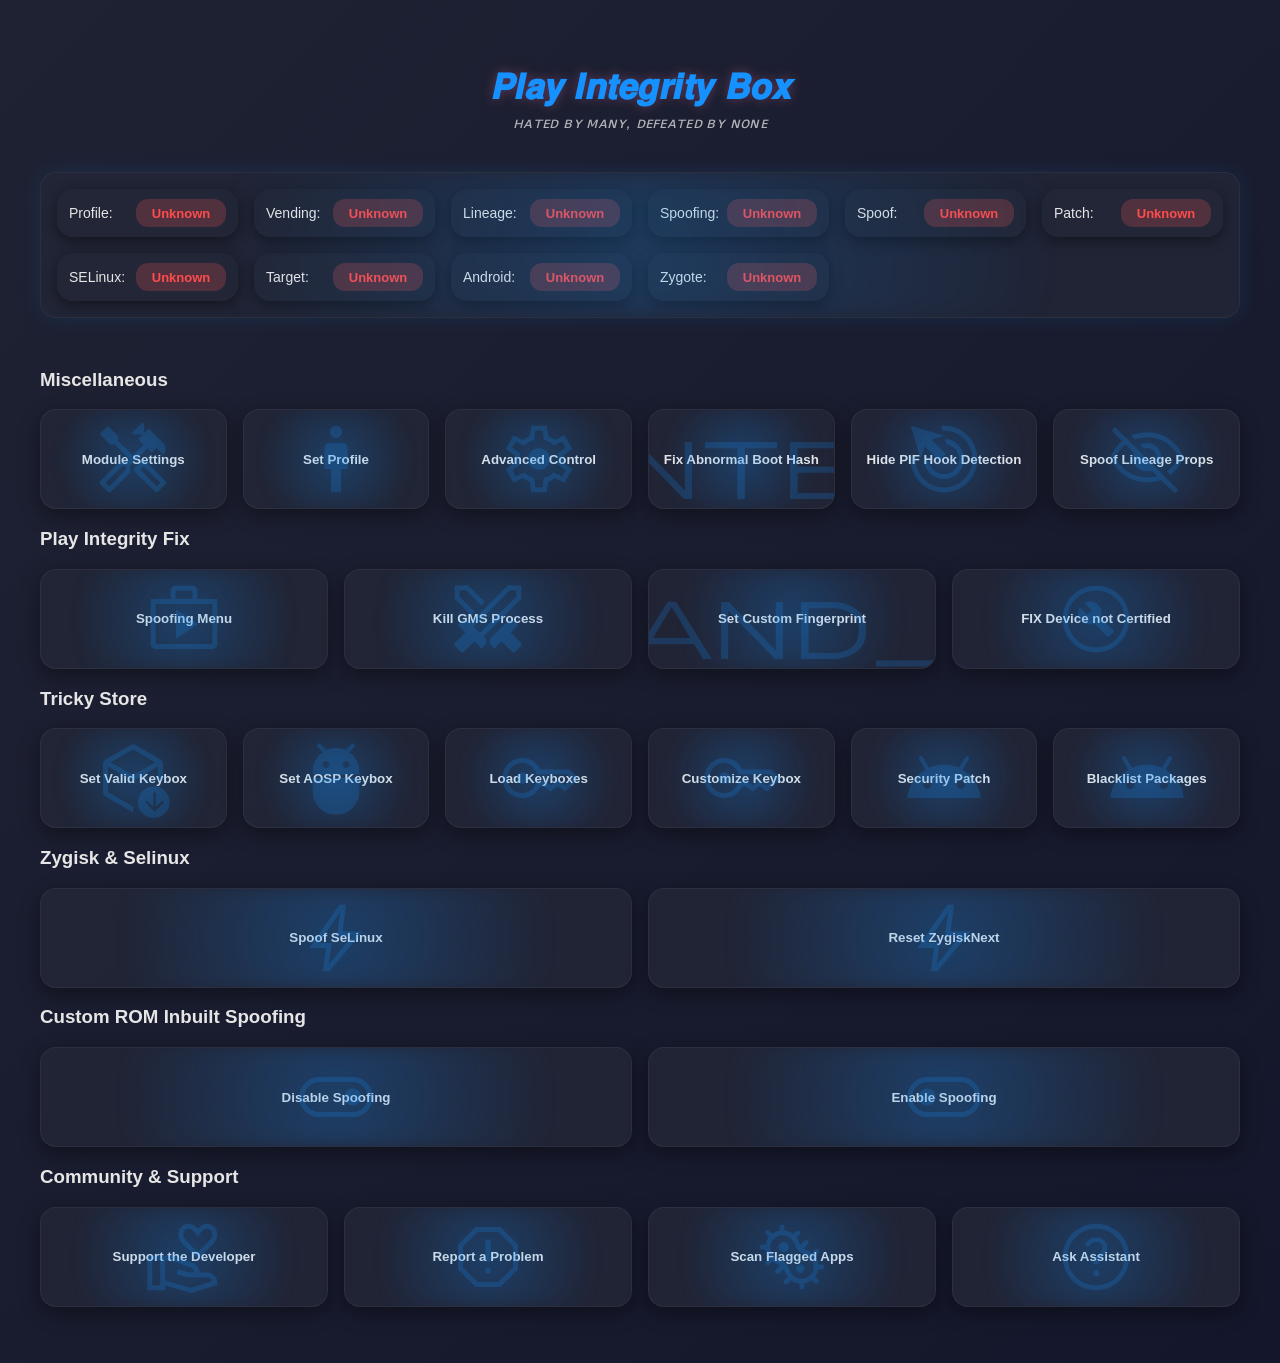
==== commit 9fd4002a: "Synced local codebase" ====
--- a/webroot/index.html
+++ b/webroot/index.html
@@ -5,6 +5,7 @@
   <meta name="viewport" content="width=device-width, initial-scale=1.0"/>
   <title>Integrity-Box</title>
   <link rel="stylesheet" href="https://fonts.googleapis.com/css2?family=Material+Symbols+Outlined&display=swap" />
+  <link href="https://fonts.googleapis.com/css2?family=Poppins:wght@700&display=swap" rel="stylesheet">
   <link rel="stylesheet" href="style.css" />
 <style>
 </style>
@@ -12,54 +13,22 @@
 <body>
   <div class="container">
     <header class="title-bar">
-      <div id="module-name" class="title">𝙄𝙣𝙩𝙚𝙜𝙧𝙞𝙩𝙮 𝘽𝙤𝙭</div>
-      <div class="subtitle">ɢᴏᴅ ɢᴜɪᴅᴇꜱ ᴛʜᴇ ɢʀᴀᴛᴇꜰᴜʟ</div>
-      <select id="lang-dropdown">
-        <option value="en">🇬🇧 English</option>
-        <option value="id">🇮🇩 Bahasa Indonesia</option>
-<!--        <option value="ru">🇷🇺 Русский</option> -->
-        <option value="zh-TW">🇹🇼 中文 (繁體)</option>
-        <option value="zh-CH">🇨🇳 中文 (简体)</option>
-        <option value="ja">🇯🇵 日本語</option>
-        <option value="ar">🇸🇦 العربية</option>
-        <option value="bn">🇧🇩 বাংলা</option>
-        <option value="de">🇩🇪 Deutsch</option>
-        <option value="es">🇪🇸 Español</option>
-        <option value="fa">🇮🇷 فارسی</option>
-        <option value="tr">🇹🇷 Türkçe</option>
-        <option value="fr">🇫🇷 Français</option>
-        <option value="hu">🇭🇺 Magyar</option>
-        <option value="it">🇮🇹 Italiano</option>
-        <option value="pt-br">🇧🇷 Português (Brasil)</option>
-        <option value="vn">🇻🇳 Tiếng Việt</option>
-        <option value="ta">🇮🇳 தமிழ்</option>
-        <option value="mr">🇮🇳 मराठी</option>
-        <option value="hi">🇮🇳 हिंदी</option>
-        <option value="gu">🇮🇳 ગુજરાતી</option>
-        <option value="ur">🇵🇰 اُردُو</option>
-        <option value="ro">🇷🇴 Română</option>
-        <option value="pl">🇵🇱 Polski</option>
-<!--        <option value="uk">🇺🇦 українська</option> -->
-        <option value="he">🇮🇱 עִבְרִית</option>
-        <option value="mk">🇲🇰 македонски</option>
-        <option value="tl">🇵🇭 Tagalog</option>
-        <option value="gr">🇬🇷 Ελληνικά</option>
-        <option value="ko">🇰🇷 한국어</option>
-        <option value="th">🇹🇭 ไทย</option>
-      </select>
+      <div id="module-name" class="title">𝙋𝙡𝙖𝙮 𝙄𝙣𝙩𝙚𝙜𝙧𝙞𝙩𝙮 𝘽𝙤𝙭</div>
+      <div class="subtitle">ʜᴀᴛᴇᴅ ʙʏ ᴍᴀɴʏ, ᴅᴇꜰᴇᴀᴛᴇᴅ ʙʏ ɴᴏɴᴇ</div>
     </header>
 
-    <!-- Dashboard -->
+	<!-- Dashboard -->
     <div class="dashboard">
+      <div class="status-item">Profile: <span id="status-profile" class="status-indicator loading">...</span></div>
+      <div class="status-item">Vending: <span id="status-playstore" class="status-indicator loading">...</span></div>
+      <div class="status-item">Lineage: <span id="status-LineageProp" class="status-indicator loading">...</span></div>
+      <div class="status-item">Spoofing: <span id="status-gms" class="status-indicator loading">...</span></div>
+      <div class="status-item">Spoof: <span id="status-pixel" class="status-indicator loading">...</span></div>
+      <div class="status-item">Patch: <span id="status-patch" class="status-indicator loading">...</span></div>
       <div class="status-item">SELinux: <span id="status-selinux" class="status-indicator loading">...</span></div>
       <div class="status-item">Target: <span id="status-target" class="status-indicator loading">...</span></div>
-<!--      <div class="status-item">Android: <span id="status-android" class="status-indicator loading">...</span></div> -->
-      <div class="status-item">Patch: <span id="status-patch" class="status-indicator loading">...</span></div>
-      <div class="status-item">Whitelist: <span id="status-whitelist" class="status-indicator loading">...</span></div>
-      <div class="status-item">Vending: <span id="status-playstore" class="status-indicator loading">...</span></div>
-      <div class="status-item">GMS: <span id="status-playservices" class="status-indicator loading">...</span></div>
-      <div class="status-item">Lineage: <span id="status-LineageProp" class="status-indicator loading">...</span></div>
-      <div class="status-item">Spoofing: <span id="status-gms" class="status-indicator loading">...</span></div>
+      <div class="status-item">Android: <span id="status-android" class="status-indicator loading">...</span></div>
+      <div class="status-item">Zygote: <span id="status-zygisk" class="status-indicator loading">...</span></div>
     </div>
 
     <!-- Buttons -->
@@ -67,47 +36,79 @@
             <div class="button-group">
         <h3 class="group-title">Miscellaneous</h3>
         <div class="button-grid">
-          <button class="btn" data-script="mona" data-type="flags"><span class="icon material-symbols-outlined">handyman</span>Module Settings<div class="spinner"></div></button>
-          <button class="btn" data-script="boot_hash" data-type="hash"><span class="icon material-symbols-outlined">threat_intelligence</span>Fix Abnormal Boot Hash<div class="spinner"></div></button>
-          <button class="btn" data-script="app.sh" data-type="scanner"><span class="icon material-symbols-outlined">microbiology</span>Scan Flagged Apps <div class="spinner"></div></button>
+          <button class="btn" data-type="flags"><span class="icon material-symbols-outlined">handyman</span>Module Settings<div class="spinner"></div></button>
+          <button class="btn" data-type="profile"><span class="icon material-symbols-outlined">man</span>Set Profile<div class="spinner"></div></button>
+          <button class="btn" data-type="ctrl"><span class="icon material-symbols-outlined">settings</span>Advanced Control <div class="spinner"></div></button>
+          <button class="btn" data-type="hash"><span class="icon material-symbols-outlined">threat_intelligence</span>Fix Abnormal Boot Hash<div class="spinner"></div></button>
           <button class="btn" data-script="resetprop.sh" onclick="ksu.exec(`su -c 'for p in $(getprop | grep -E pphooks\|gphooks\|pihook\|pixelprops\|gms\|pi | sed -E s/^\\[\\(.*\\)\\]:.*/\\1/); do resetprop -p -d $p; done; pm list packages | grep -q com.reveny.nativecheck && am force-stop com.reveny.nativecheck'`)"><span class='icon material-symbols-outlined'>drag_click</span>Hide PIF Hook Detection<div class='spinner'></div></button>
+          <button class="btn" data-script="force_override.sh" data-type="lineage"><span class="icon material-symbols-outlined">visibility_off</span>Spoof Lineage Props<div class="spinner"></div></button>
         </div>
       </div>
 
       <div class="button-group">
         <h3 class="group-title">Play Integrity Fix</h3>
         <div class="button-grid">
-          <button class="btn" data-script="piffork.sh" data-type="piffork"><span class="icon material-symbols-outlined">shop</span>PIF Settings <div class="spinner"></div></button>
-          <button class="btn" data-script="kill.sh"onclick="ksu.exec(`sh -c 'am force-stop com.google.android.gms.unstable 2>/dev/null || true; am force-stop com.android.vending' 2>/dev/null || true`)"><span class="icon material-symbols-outlined">swords</span>Kill GMS Process<div class="spinner"></div></button>
-          <button class="btn" data-script="pif.sh" data-type="pif"><span class="icon material-symbols-outlined">wand_stars</span>Set Custom Fingerprint <div class="spinner"></div></button>
-          <button class="btn" data-script="vending" data-type="vending"><span class="icon material-symbols-outlined">build_circle</span>FIX Device not Certified <div class="spinner"></div></button>
-<!--          <button class="btn" data-script="checker" data-type="checker"><span class="icon material-symbols-outlined">wand_stars</span>Check Keybox Validity<div class="spinner"></div></button> -->
+          <button class="btn" data-type="piffork"><span class="icon material-symbols-outlined">shop</span>Spoofing Menu<div class="spinner"></div></button>
+          <button class="btn" data-script="kill" onclick="ksu.exec(`sh -c 'am force-stop com.google.android.gms.unstable 2>/dev/null || true; am force-stop com.android.vending' 2>/dev/null || true`)"><span class="icon material-symbols-outlined">swords</span>Kill GMS Process<div class="spinner"></div></button>
+          <button class="btn" data-type="pif"><span class="icon material-symbols-outlined">wand_stars</span>Set Custom Fingerprint <div class="spinner"></div></button>
+          <button class="btn" data-type="vending"><span class="icon material-symbols-outlined">build_circle</span>FIX Device not Certified <div class="spinner"></div></button>
         </div>
       </div>
 
       <div class="button-group">
         <h3 class="group-title">Tricky Store</h3>
         <div class="button-grid">
-          <button class="btn" data-script="key.sh" data-type="keybox"><span class="icon material-symbols-outlined">deployed_code_update</span>Update Keybox<div class="spinner"></div></button>
-          <button class="btn" data-script="user.sh" data-type="user"><span class="icon material-symbols-outlined">android</span>Blacklist Packages <div class="spinner"></div></button>
-<!--          <button class="btn" data-script="patch.sh"><span class="icon material-symbols-outlined">security</span>Spoof Security Patch <div class="spinner"></div></button> -->
+          <button class="btn" data-script="key.sh" data-type="keybox"><span class="icon material-symbols-outlined">deployed_code_update</span>Set Valid Keybox<div class="spinner"></div></button>
+          <button class="btn" data-script="aosp" onclick='ksu.exec("sh -c \"cp /data/adb/modules/playintegrityfix/keybox/aosp_keybox.xml /data/adb/tricky_store/keybox.xml 2>/dev/null || true\"")'><span class="icon material-symbols-outlined">adb</span>Set AOSP Keybox<div class="spinner"></div></button>
+          <button class="btn" data-type="xml"><span class="icon material-symbols-outlined">key</span>Load Keyboxes <div class="spinner"></div></button>
+          <button class="btn" data-type="tee"><span class="icon material-symbols-outlined">key</span>Customize Keybox <div class="spinner"></div></button>
+          <button class="btn" data-type="patch"><span class="icon material-symbols-outlined">android</span>Security Patch <div class="spinner"></div></button>
+          <button class="btn" data-type="user"><span class="icon material-symbols-outlined">android</span>Blacklist Packages <div class="spinner"></div></button>
+        </div>
+      </div>
+
+      <div class="button-group">
+        <h3 class="group-title">Zygisk & Selinux</h3>
+        <div class="button-grid">
+          <button class="btn" data-script="selinux" onclick="ksu.exec('setenforce 1')"><span class="icon material-symbols-outlined">bolt</span>Spoof SeLinux<div class="spinner"></div></button>
+          <button class="btn" data-script="zygisknext" onclick="ksu.exec('rm -f /data/adb/zygisksu/{denylist_enforce,linker,memory_type,klog}')"><span class="icon material-symbols-outlined">bolt</span>Reset ZygiskNext <div class="spinner"></div></button>
+        </div>
+      </div>
+
+      <div class="button-group">
+        <h3 class="group-title">Custom ROM Inbuilt Spoofing</h3>
+        <div class="button-grid">
+          <button class="btn" data-script="nogms" onclick="ksu.exec('[ -d /data/adb/Box-Brain ] && touch /data/adb/Box-Brain/disablegms || [ -d /data/adb/Box-Brain ] && rm -f /data/adb/Box-Brain/enablegms')"><span class="icon material-symbols-outlined">toggle_on</span>Disable Spoofing<div class="spinner"></div></button>
+          <button class="btn" data-script="yesgms" onclick="ksu.exec('[ -d /data/adb/Box-Brain ] && touch /data/adb/Box-Brain/enablegms || [ -d /data/adb/Box-Brain ] && rm -f /data/adb/Box-Brain/disablegms')"><span class="icon material-symbols-outlined">toggle_off</span>Enable Spoofing <div class="spinner"></div></button>
+        </div>
+      </div>
+
+<!--      
+      <div class="button-group">
+        <h3 class="group-title">HMA & Update Locker</h3>
+        <div class="button-grid">
+          <button class="btn" data-script="hma.sh" data-type="hma"><span class="icon material-symbols-outlined">adb</span>Inject HMA Template<div class="spinner"></div></button>
+          <button class="btn" data-script="ulock" onclick="ksu.exec(' ')"><span class="icon material-symbols-outlined">toggle_off</span>Inject UpdateLock Config <div class="spinner"></div></button>
         </div>
       </div>
 
       <div class="button-group">
         <h3 class="group-title">Shamiko & NoHello</h3>
         <div class="button-grid">
-          <button class="btn" data-script="start" onclick="ksu.exec('[ -d /data/adb/shamiko ] && touch /data/adb/shamiko/whitelist || [ -d /data/adb/nohello ] && touch /data/adb/nohello/whitelist')"><span class="icon material-symbols-outlined">toggle_on</span>Enable Whitelist Mode <div class="spinner"></div></button>
+          <button class="btn" data-script="start" onclick="ksu.exec('[ -d /data/adb/Box-Brain ] && touch /data/adb/shamiko/whitelist || [ -d /data/adb/nohello ] && touch /data/adb/nohello/whitelist')"><span class="icon material-symbols-outlined">toggle_on</span>Enable Whitelist Mode <div class="spinner"></div></button>
           <button class="btn" data-script="stop" onclick="ksu.exec('rm -rf /data/adb/shamiko/whitelist /data/adb/nohello/whitelist')"><span class="icon material-symbols-outlined">toggle_off</span>Enable Blacklist Mode <div class="spinner"></div></button>
         </div>
       </div>
+-->
 
       <div class="button-group">
         <h3 class="group-title">Community & Support</h3>
         <div class="button-grid">
           <button class="btn" data-script="support" data-type="support"><span class="icon material-symbols-outlined">volunteer_activism</span>Support the Developer <div class="spinner"></div></button>
-          <button class="btn" data-script="meowdump"onclick="ksu.exec(`am start -a android.intent.action.VIEW -d https://t.me/MeowDump`)"><span class="icon material-symbols-outlined">diversity_3</span>Join Help Group<div class="spinner"></div></button>
-          <button class="btn" data-script="report"onclick="ksu.exec(`am start -a android.intent.action.VIEW -d https://t.me/TempMeow`)"><span class="icon material-symbols-outlined">report</span>Report A Bug/Problem<div class="spinner"></div></button>
+          <button class="btn" data-script="report" data-type="report"><span class="icon material-symbols-outlined">report</span>Report a Problem<div class="spinner"></div></button>
+          <button class="btn" data-type="scanner"><span class="icon material-symbols-outlined">microbiology</span>Scan Flagged Apps <div class="spinner"></div></button>
+          <button class="btn" data-script="assistant" data-type="assistant"><span class="icon material-symbols-outlined">help</span>Ask Assistant<div class="spinner"></div></button>
+<!--          <button class="btn" data-type="about"><span class="icon material-symbols-outlined">help</span>Noob Guide <div class="spinner"></div></button> -->
         </div>
       </div>
     </main>
@@ -123,7 +124,7 @@
     </div>
   </div>
 
-  <script src="lang.js"></script>
-  <script src="script.js"></script>
+<script src="script.js"></script>
+</script>
 </body>
 </html>
--- a/webroot/style.css
+++ b/webroot/style.css
@@ -17,6 +17,23 @@
   --mona: #001A31;
 }
 
+#intro-overlay {
+  position: fixed;
+  inset: 0;
+  background: var(--bg);
+  display: flex;
+  justify-content: center;
+  align-items: center;
+  z-index: 9999;
+  color: var(--accent);
+  font-family: 'Poppins', sans-serif;
+  font-size: 8rem;
+  font-weight: 800;
+  letter-spacing: 3px;
+  text-shadow: 0 0 25px var(--glow-color), 0 0 50px rgba(0,153,255,0.25);
+  overflow: hidden;
+}
+
 /* Body & Layout */
 body {
   margin: 0;
@@ -105,6 +122,12 @@
 .status-indicator.enabled { background: rgba(0,153,255,0.2); color: var(--accent); }
 .status-indicator.disabled { background: rgba(220,80,80,0.25); color: #FF4C4C; }
 .status-indicator.neutral { background: rgba(120,120,120,0.25); color: #0ED000; }
+.status-indicator.play { background: rgba(160,90,220,0.25); color: #B36BFF; }
+.status-indicator.peela { background: rgba(255,165,0,0.25); color: #FFB500; }
+.status-indicator.gulambi { background: rgba(255,20,147,0.25); color: #FF2F92; }
+.status-indicator.grey { background: rgba(203,213,225,0.25); color: #CBD5E1; }
+.status-indicator.teal { background: rgba(45,212,191,0.25); color: #2DD4BF; }
+.status-indicator.aqua { background: rgba(0,200,255,0.25); color: #5BB5FF; }
 
 /* Buttons */
 .button-grid {
@@ -229,7 +252,6 @@
 
 @keyframes spin { to { transform: rotate(360deg); } }
 
-/* Responsive Design */
 @media(max-width:600px){
   .btn { height:80px; }
   .btn .icon { font-size:4rem; }
@@ -305,7 +327,7 @@
   to { opacity: 1; transform: translateY(0); }
 }
 
-/* Responsive Title Scaling */
+/* Title Scaling */
 l@media (max-width: 600px) {
   .title { font-size: 1.8rem; }
   .subtitle { font-size: 0.85rem; }
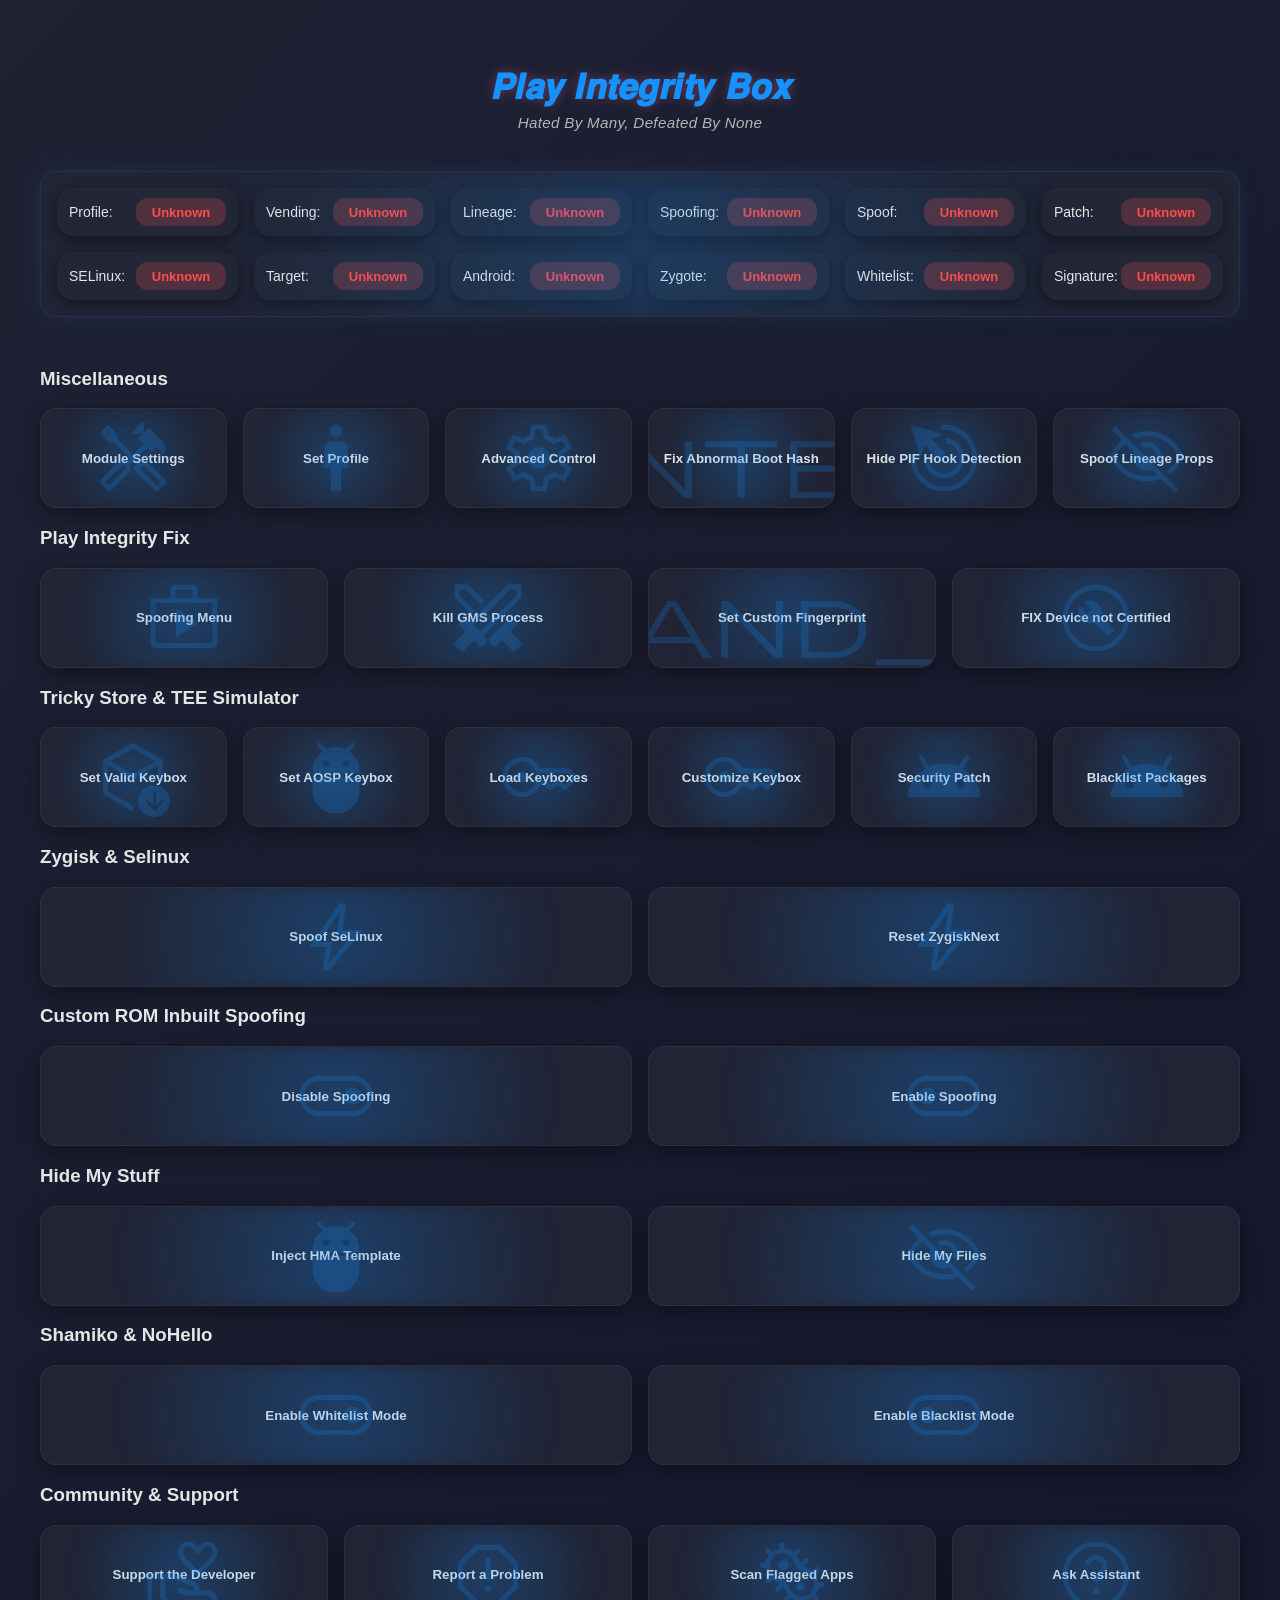
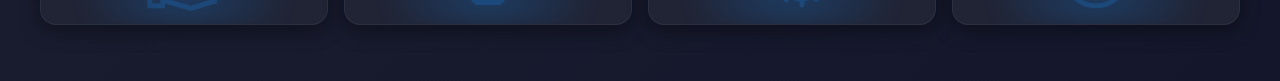
==== commit 42ce6692: "HMA, Shamiko, toast fixes, ROM sign checks ROM Signature Checker: Added a checker in dashboard to ve" ====
--- a/webroot/index.html
+++ b/webroot/index.html
@@ -14,7 +14,7 @@
   <div class="container">
     <header class="title-bar">
       <div id="module-name" class="title">𝙋𝙡𝙖𝙮 𝙄𝙣𝙩𝙚𝙜𝙧𝙞𝙩𝙮 𝘽𝙤𝙭</div>
-      <div class="subtitle">ʜᴀᴛᴇᴅ ʙʏ ᴍᴀɴʏ, ᴅᴇꜰᴇᴀᴛᴇᴅ ʙʏ ɴᴏɴᴇ</div>
+      <div class="subtitle">Hated By Many, Defeated By None</div>
     </header>
 
 	<!-- Dashboard -->
@@ -29,6 +29,8 @@
       <div class="status-item">Target: <span id="status-target" class="status-indicator loading">...</span></div>
       <div class="status-item">Android: <span id="status-android" class="status-indicator loading">...</span></div>
       <div class="status-item">Zygote: <span id="status-zygisk" class="status-indicator loading">...</span></div>
+      <div class="status-item">Whitelist: <span id="status-whitelist" class="status-indicator loading">...</span></div>
+      <div class="status-item">Signature: <span id="status-romsign" class="status-indicator loading">...</span></div>
     </div>
 
     <!-- Buttons -->
@@ -56,7 +58,7 @@
       </div>
 
       <div class="button-group">
-        <h3 class="group-title">Tricky Store</h3>
+        <h3 class="group-title">Tricky Store & TEE Simulator</h3>
         <div class="button-grid">
           <button class="btn" data-script="key.sh" data-type="keybox"><span class="icon material-symbols-outlined">deployed_code_update</span>Set Valid Keybox<div class="spinner"></div></button>
           <button class="btn" data-script="aosp" onclick='ksu.exec("sh -c \"cp /data/adb/modules/playintegrityfix/keybox/aosp_keybox.xml /data/adb/tricky_store/keybox.xml 2>/dev/null || true\"")'><span class="icon material-symbols-outlined">adb</span>Set AOSP Keybox<div class="spinner"></div></button>
@@ -82,13 +84,12 @@
           <button class="btn" data-script="yesgms" onclick="ksu.exec('[ -d /data/adb/Box-Brain ] && touch /data/adb/Box-Brain/enablegms || [ -d /data/adb/Box-Brain ] && rm -f /data/adb/Box-Brain/disablegms')"><span class="icon material-symbols-outlined">toggle_off</span>Enable Spoofing <div class="spinner"></div></button>
         </div>
       </div>
-
-<!--      
+      
       <div class="button-group">
-        <h3 class="group-title">HMA & Update Locker</h3>
+        <h3 class="group-title">Hide My Stuff</h3>
         <div class="button-grid">
           <button class="btn" data-script="hma.sh" data-type="hma"><span class="icon material-symbols-outlined">adb</span>Inject HMA Template<div class="spinner"></div></button>
-          <button class="btn" data-script="ulock" onclick="ksu.exec(' ')"><span class="icon material-symbols-outlined">toggle_off</span>Inject UpdateLock Config <div class="spinner"></div></button>
+          <button class="btn" data-type="hide"><span class="icon material-symbols-outlined">visibility_off</span>Hide My Files <div class="spinner"></div></button>
         </div>
       </div>
 
@@ -99,7 +100,6 @@
           <button class="btn" data-script="stop" onclick="ksu.exec('rm -rf /data/adb/shamiko/whitelist /data/adb/nohello/whitelist')"><span class="icon material-symbols-outlined">toggle_off</span>Enable Blacklist Mode <div class="spinner"></div></button>
         </div>
       </div>
--->
 
       <div class="button-group">
         <h3 class="group-title">Community & Support</h3>
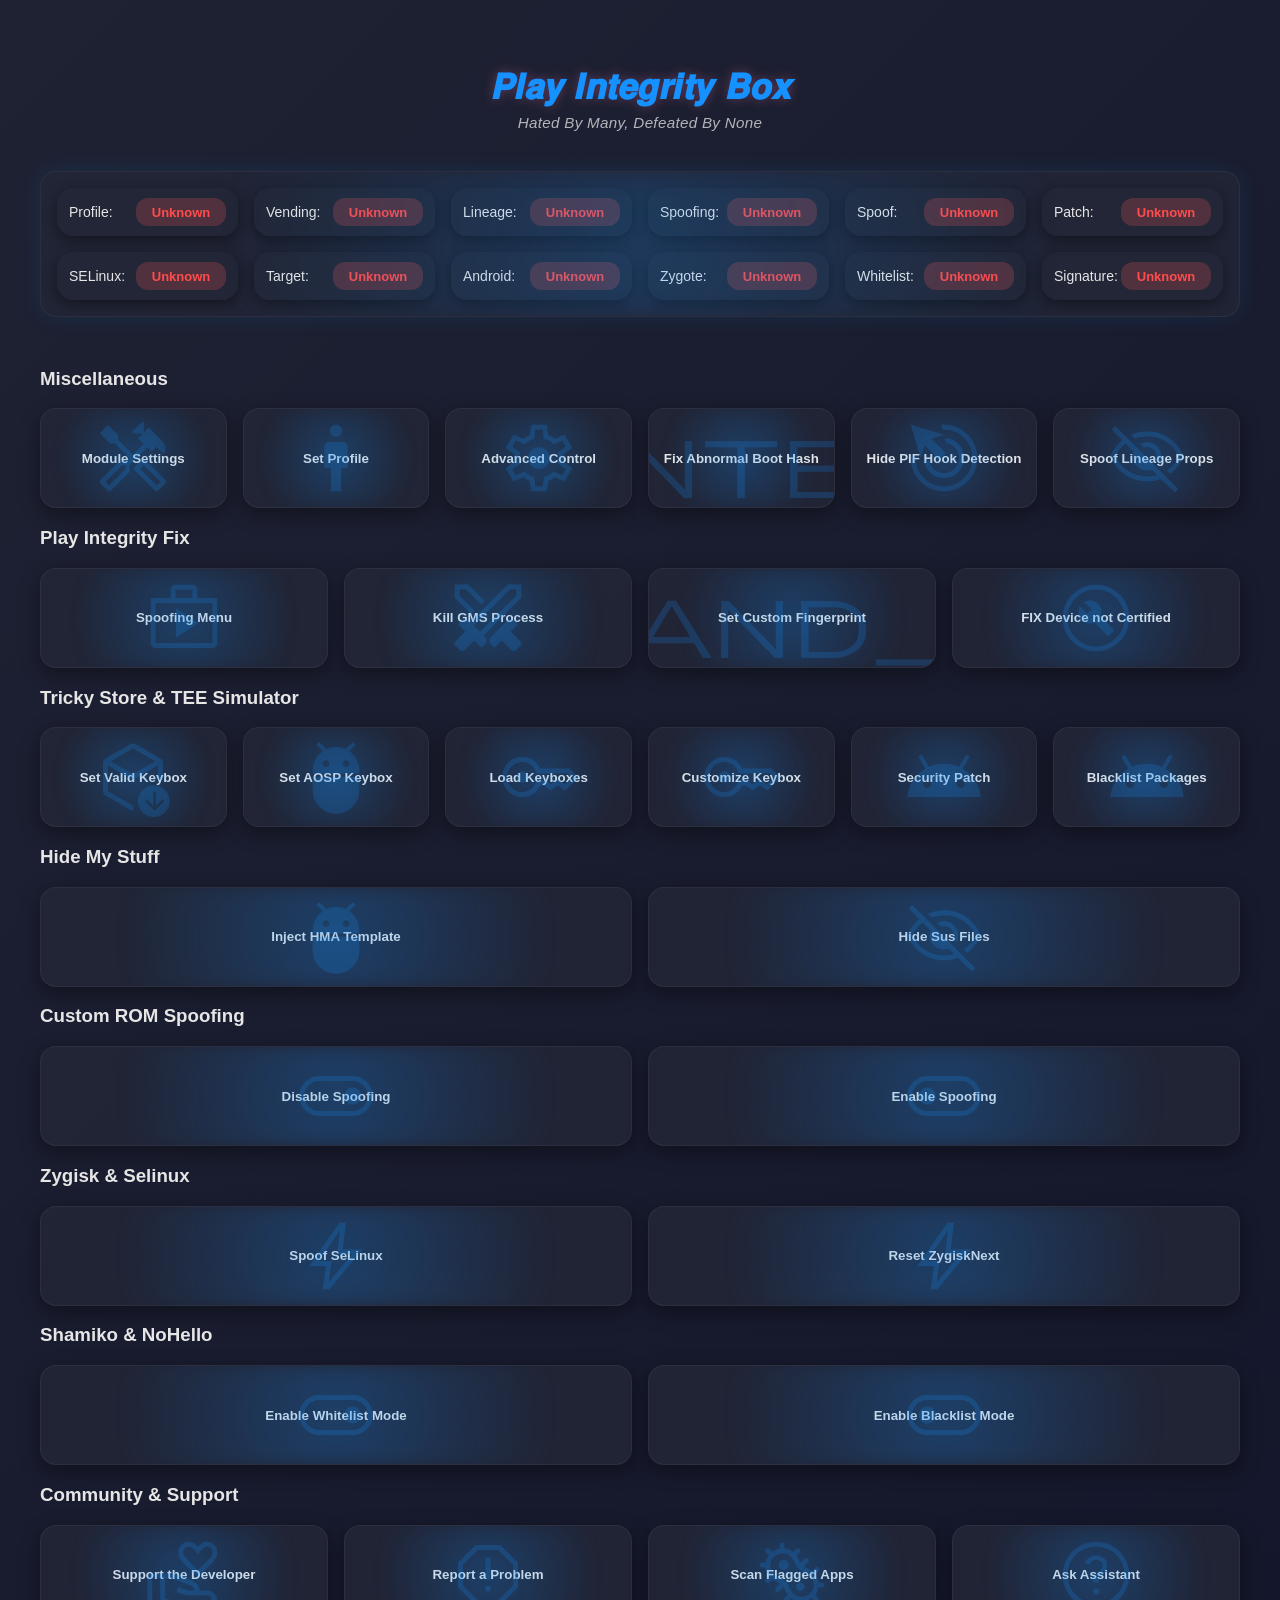
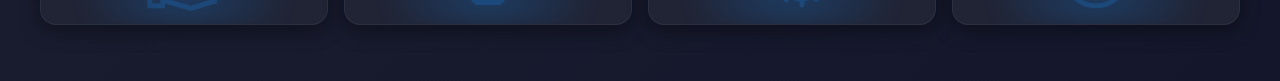
==== commit 03b70dec: "Improved ROM sign checker" ====
--- a/webroot/index.html
+++ b/webroot/index.html
@@ -43,7 +43,7 @@
           <button class="btn" data-type="ctrl"><span class="icon material-symbols-outlined">settings</span>Advanced Control <div class="spinner"></div></button>
           <button class="btn" data-type="hash"><span class="icon material-symbols-outlined">threat_intelligence</span>Fix Abnormal Boot Hash<div class="spinner"></div></button>
           <button class="btn" data-script="resetprop.sh" onclick="ksu.exec(`su -c 'for p in $(getprop | grep -E pphooks\|gphooks\|pihook\|pixelprops\|gms\|pi | sed -E s/^\\[\\(.*\\)\\]:.*/\\1/); do resetprop -p -d $p; done; pm list packages | grep -q com.reveny.nativecheck && am force-stop com.reveny.nativecheck'`)"><span class='icon material-symbols-outlined'>drag_click</span>Hide PIF Hook Detection<div class='spinner'></div></button>
-          <button class="btn" data-script="force_override.sh" data-type="lineage"><span class="icon material-symbols-outlined">visibility_off</span>Spoof Lineage Props<div class="spinner"></div></button>
+          <button class="btn" data-script="override_lineage.sh" data-type="lineage"><span class="icon material-symbols-outlined">visibility_off</span>Spoof Lineage Props<div class="spinner"></div></button>
         </div>
       </div>
 
@@ -70,15 +70,15 @@
       </div>
 
       <div class="button-group">
-        <h3 class="group-title">Zygisk & Selinux</h3>
+        <h3 class="group-title">Hide My Stuff</h3>
         <div class="button-grid">
-          <button class="btn" data-script="selinux" onclick="ksu.exec('setenforce 1')"><span class="icon material-symbols-outlined">bolt</span>Spoof SeLinux<div class="spinner"></div></button>
-          <button class="btn" data-script="zygisknext" onclick="ksu.exec('rm -f /data/adb/zygisksu/{denylist_enforce,linker,memory_type,klog}')"><span class="icon material-symbols-outlined">bolt</span>Reset ZygiskNext <div class="spinner"></div></button>
+          <button class="btn" data-script="hma.sh" data-type="hma"><span class="icon material-symbols-outlined">adb</span>Inject HMA Template<div class="spinner"></div></button>
+          <button class="btn" data-type="hide"><span class="icon material-symbols-outlined">visibility_off</span>Hide Sus Files <div class="spinner"></div></button>
         </div>
       </div>
 
       <div class="button-group">
-        <h3 class="group-title">Custom ROM Inbuilt Spoofing</h3>
+        <h3 class="group-title">Custom ROM Spoofing</h3>
         <div class="button-grid">
           <button class="btn" data-script="nogms" onclick="ksu.exec('[ -d /data/adb/Box-Brain ] && touch /data/adb/Box-Brain/disablegms || [ -d /data/adb/Box-Brain ] && rm -f /data/adb/Box-Brain/enablegms')"><span class="icon material-symbols-outlined">toggle_on</span>Disable Spoofing<div class="spinner"></div></button>
           <button class="btn" data-script="yesgms" onclick="ksu.exec('[ -d /data/adb/Box-Brain ] && touch /data/adb/Box-Brain/enablegms || [ -d /data/adb/Box-Brain ] && rm -f /data/adb/Box-Brain/disablegms')"><span class="icon material-symbols-outlined">toggle_off</span>Enable Spoofing <div class="spinner"></div></button>
@@ -86,13 +86,13 @@
       </div>
       
       <div class="button-group">
-        <h3 class="group-title">Hide My Stuff</h3>
+        <h3 class="group-title">Zygisk & Selinux</h3>
         <div class="button-grid">
-          <button class="btn" data-script="hma.sh" data-type="hma"><span class="icon material-symbols-outlined">adb</span>Inject HMA Template<div class="spinner"></div></button>
-          <button class="btn" data-type="hide"><span class="icon material-symbols-outlined">visibility_off</span>Hide My Files <div class="spinner"></div></button>
+          <button class="btn" data-script="selinux" onclick="ksu.exec('setenforce 1')"><span class="icon material-symbols-outlined">bolt</span>Spoof SeLinux<div class="spinner"></div></button>
+          <button class="btn" data-script="zygisknext" onclick="ksu.exec('rm -f /data/adb/zygisksu/{denylist_enforce,linker,memory_type,klog}')"><span class="icon material-symbols-outlined">bolt</span>Reset ZygiskNext <div class="spinner"></div></button>
         </div>
       </div>
-
+      
       <div class="button-group">
         <h3 class="group-title">Shamiko & NoHello</h3>
         <div class="button-grid">
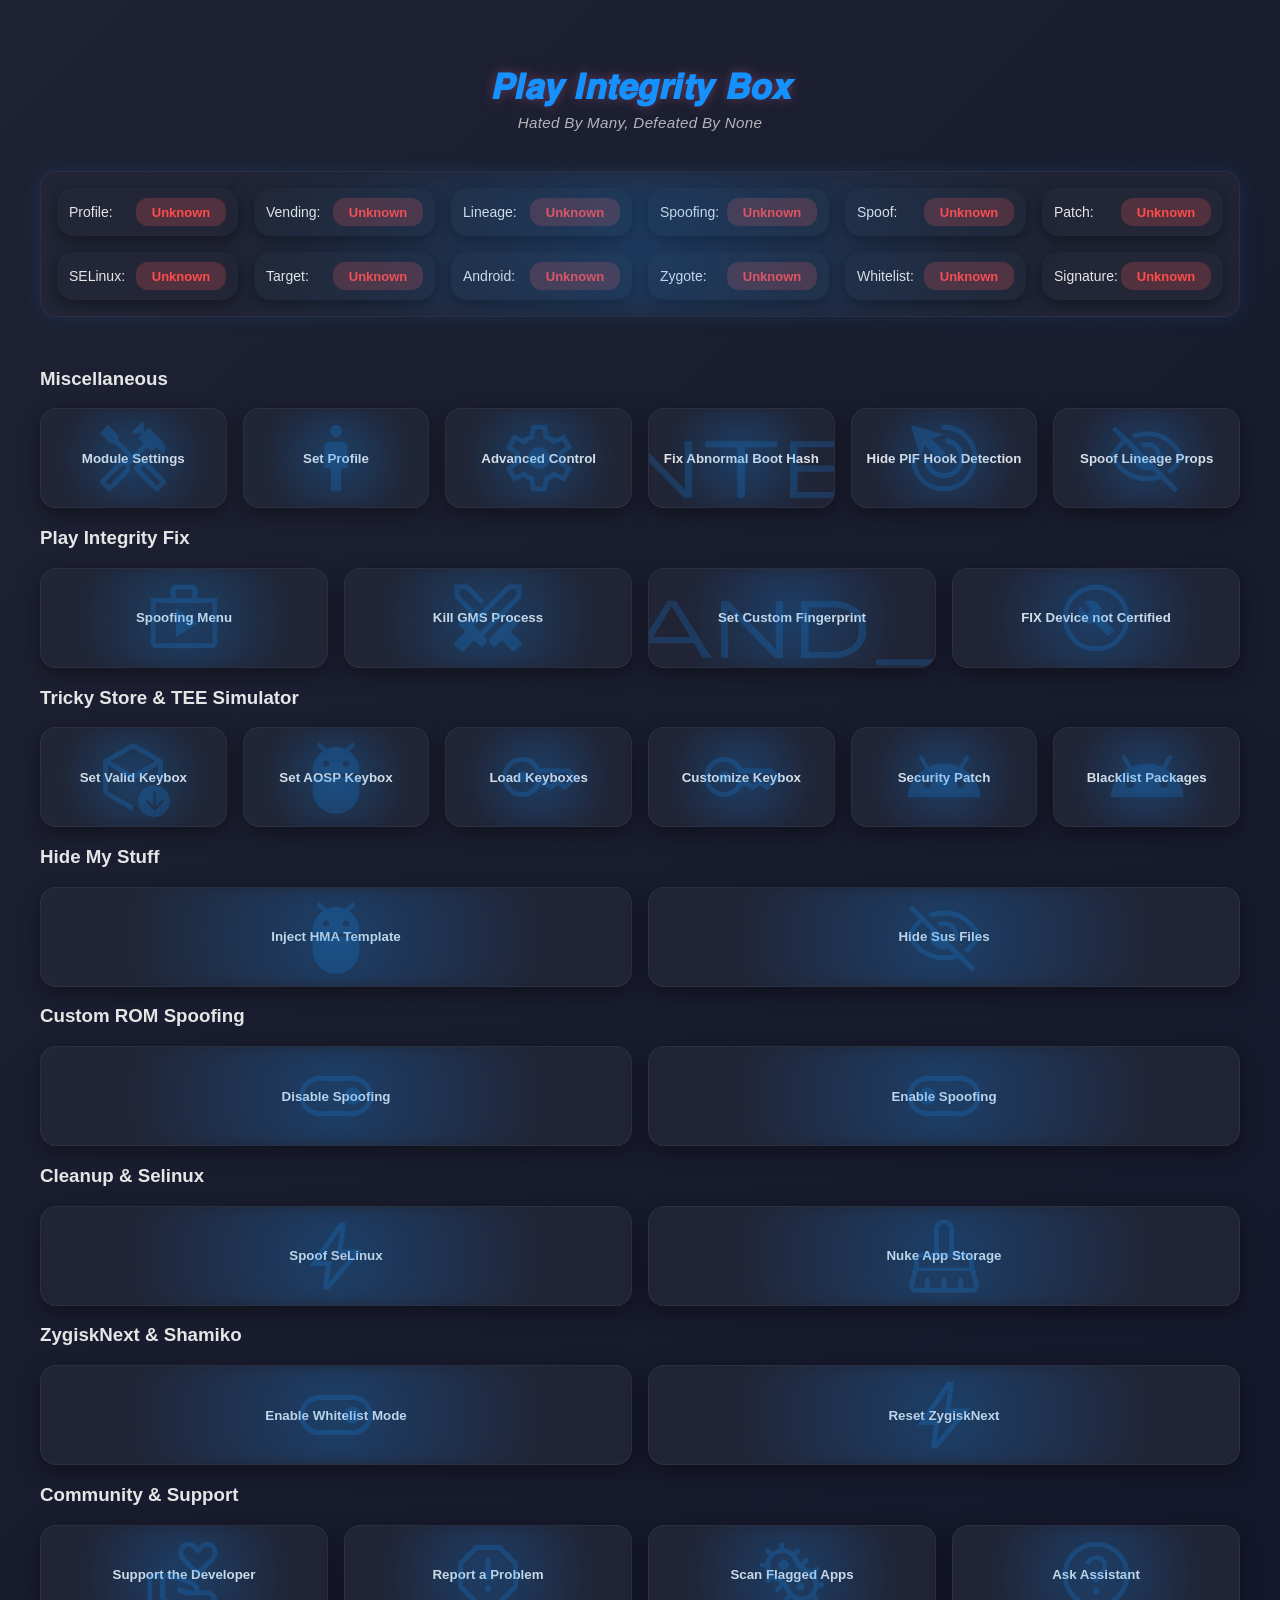
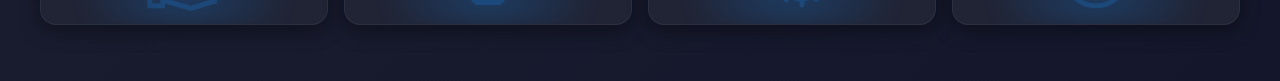
==== commit 82e02abb: "Update whitelist indicator; add iframe support - replaced nohello whitelist indicator with zygisknex" ====
--- a/webroot/index.html
+++ b/webroot/index.html
@@ -86,18 +86,18 @@
       </div>
       
       <div class="button-group">
-        <h3 class="group-title">Zygisk & Selinux</h3>
+        <h3 class="group-title">Cleanup & Selinux</h3>
         <div class="button-grid">
           <button class="btn" data-script="selinux" onclick="ksu.exec('setenforce 1')"><span class="icon material-symbols-outlined">bolt</span>Spoof SeLinux<div class="spinner"></div></button>
-          <button class="btn" data-script="zygisknext" onclick="ksu.exec('rm -f /data/adb/zygisksu/{denylist_enforce,linker,memory_type,klog}')"><span class="icon material-symbols-outlined">bolt</span>Reset ZygiskNext <div class="spinner"></div></button>
+          <button class="btn" data-script="cache" data-type="cache"><span class="icon material-symbols-outlined">mop</span>Nuke App Storage <div class="spinner"></div></button>
         </div>
       </div>
       
       <div class="button-group">
-        <h3 class="group-title">Shamiko & NoHello</h3>
+        <h3 class="group-title">ZygiskNext & Shamiko</h3>
         <div class="button-grid">
-          <button class="btn" data-script="start" onclick="ksu.exec('[ -d /data/adb/Box-Brain ] && touch /data/adb/shamiko/whitelist || [ -d /data/adb/nohello ] && touch /data/adb/nohello/whitelist')"><span class="icon material-symbols-outlined">toggle_on</span>Enable Whitelist Mode <div class="spinner"></div></button>
-          <button class="btn" data-script="stop" onclick="ksu.exec('rm -rf /data/adb/shamiko/whitelist /data/adb/nohello/whitelist')"><span class="icon material-symbols-outlined">toggle_off</span>Enable Blacklist Mode <div class="spinner"></div></button>
+          <button class="btn" data-script="start" onclick="ksu.exec('[ -d /data/adb/Box-Brain ] && touch /data/adb/shamiko/whitelist || [ -d /data/adb/zygisksu ] && touch /data/adb/zygisksu/denylist_enforce')"><span class="icon material-symbols-outlined">toggle_on</span>Enable Whitelist Mode <div class="spinner"></div></button>
+          <button class="btn" data-script="zygisknext" onclick="ksu.exec('rm -f /data/adb/zygisksu/{denylist_enforce,linker,memory_type,klog}')"><span class="icon material-symbols-outlined">bolt</span>Reset ZygiskNext <div class="spinner"></div></button>
         </div>
       </div>
 
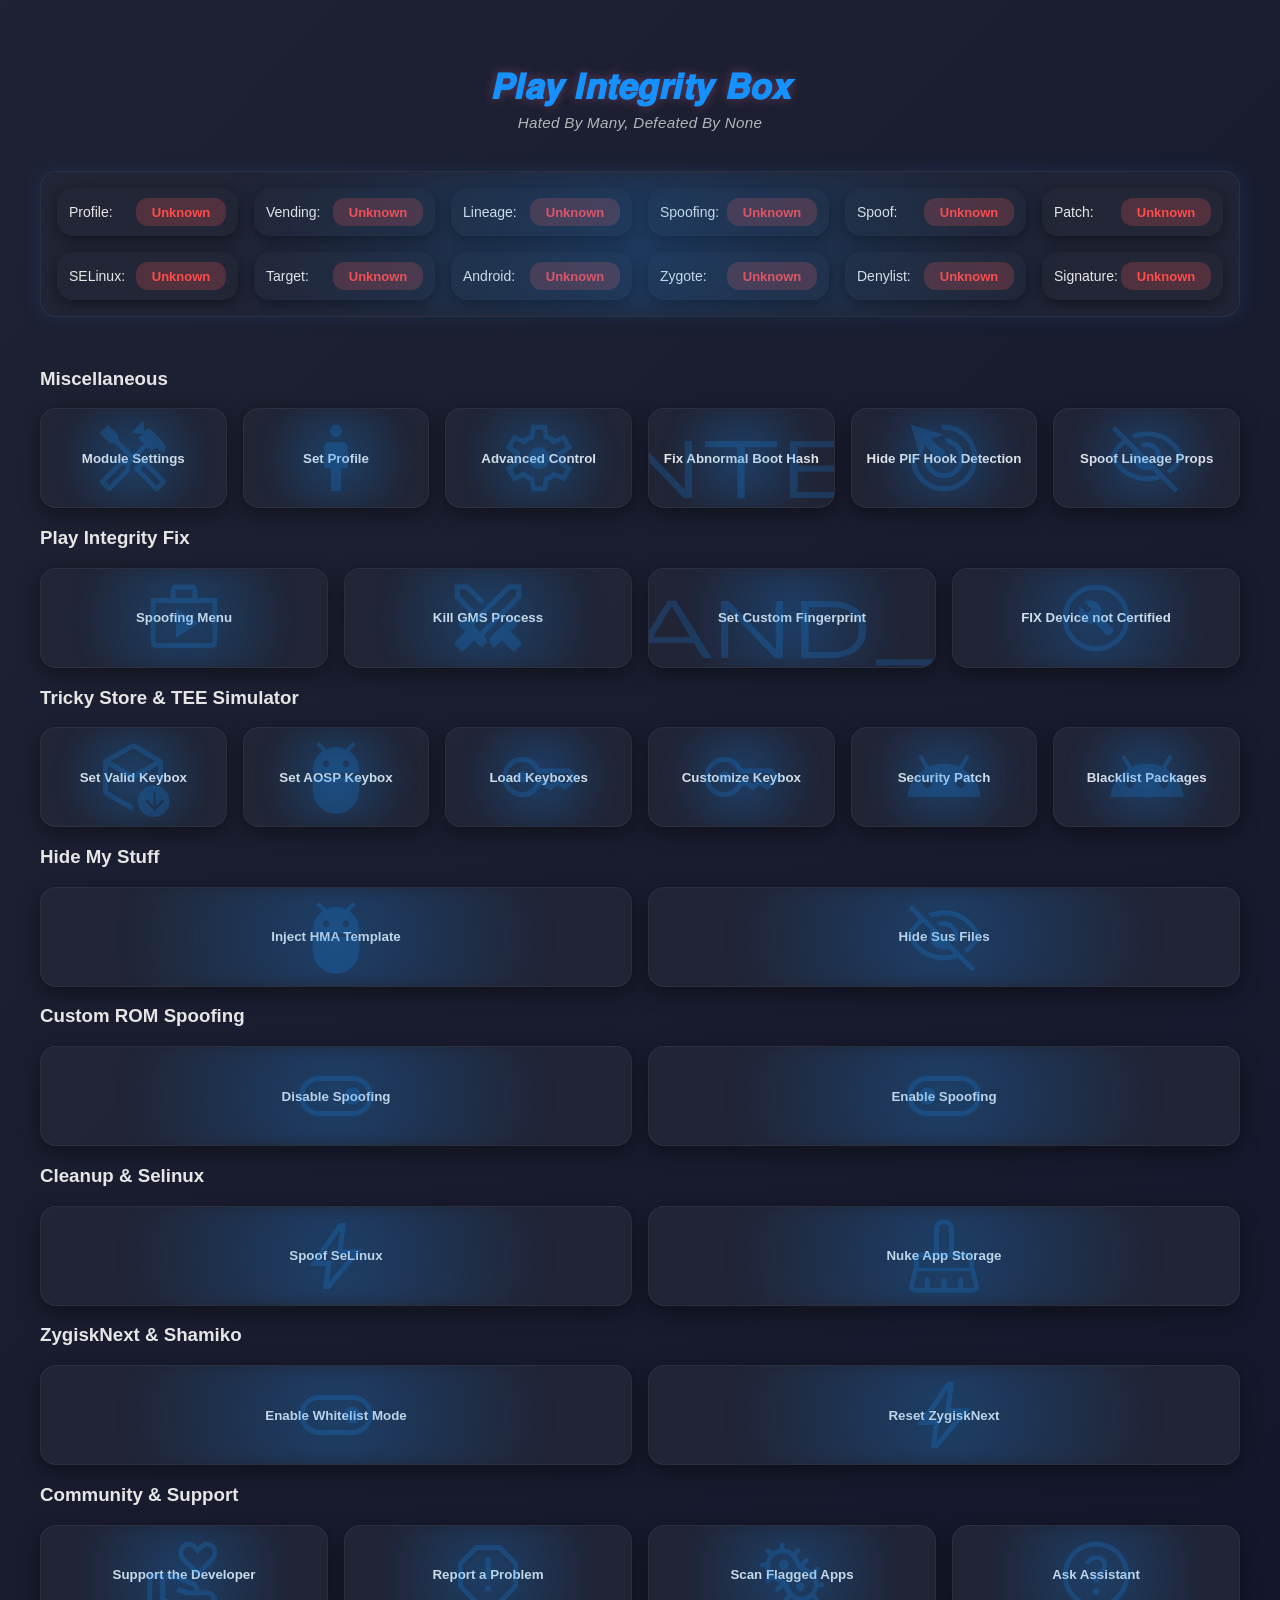
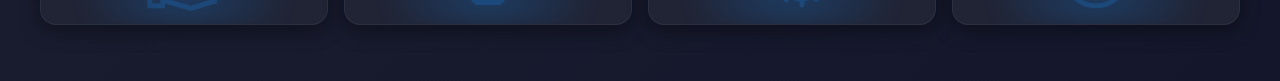
==== commit 0dcf00f5: "Fix typo" ====
--- a/webroot/index.html
+++ b/webroot/index.html
@@ -29,7 +29,7 @@
       <div class="status-item">Target: <span id="status-target" class="status-indicator loading">...</span></div>
       <div class="status-item">Android: <span id="status-android" class="status-indicator loading">...</span></div>
       <div class="status-item">Zygote: <span id="status-zygisk" class="status-indicator loading">...</span></div>
-      <div class="status-item">Whitelist: <span id="status-whitelist" class="status-indicator loading">...</span></div>
+      <div class="status-item">Denylist: <span id="status-whitelist" class="status-indicator loading">...</span></div>
       <div class="status-item">Signature: <span id="status-romsign" class="status-indicator loading">...</span></div>
     </div>
 
